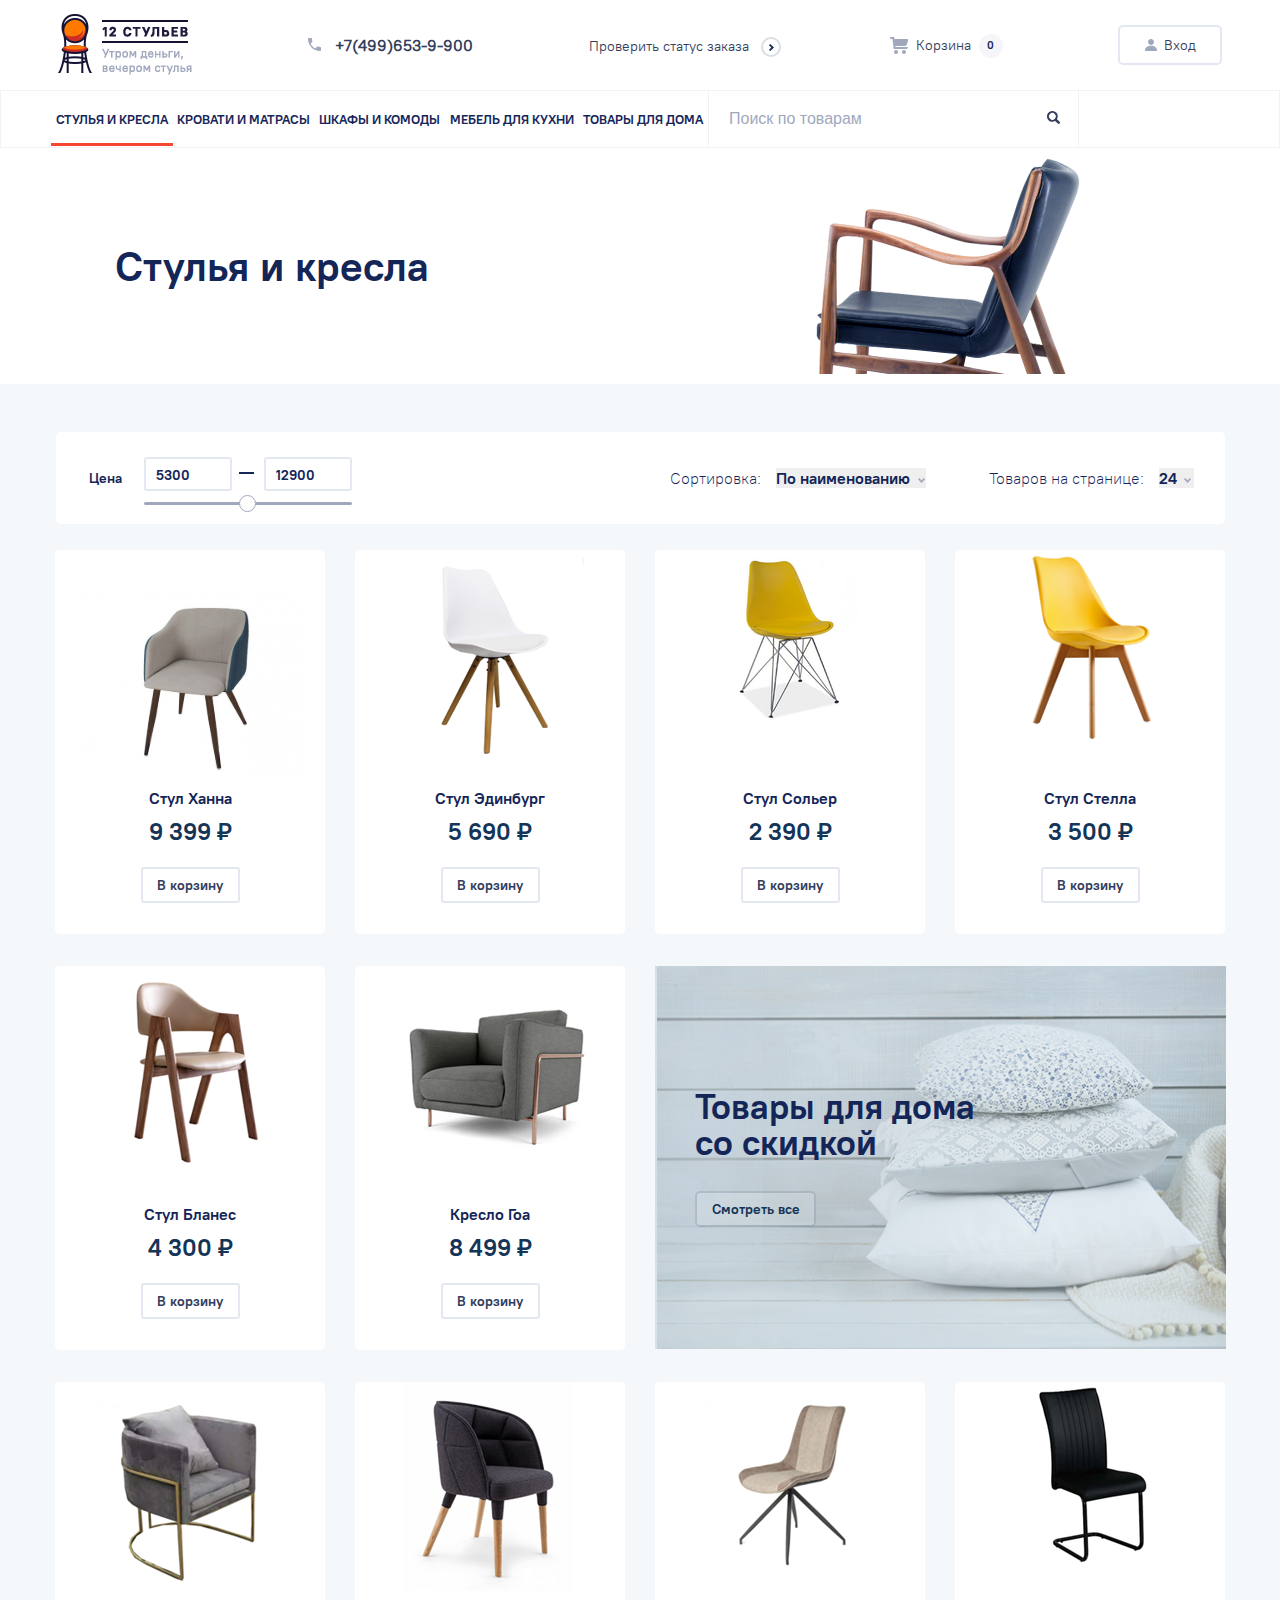
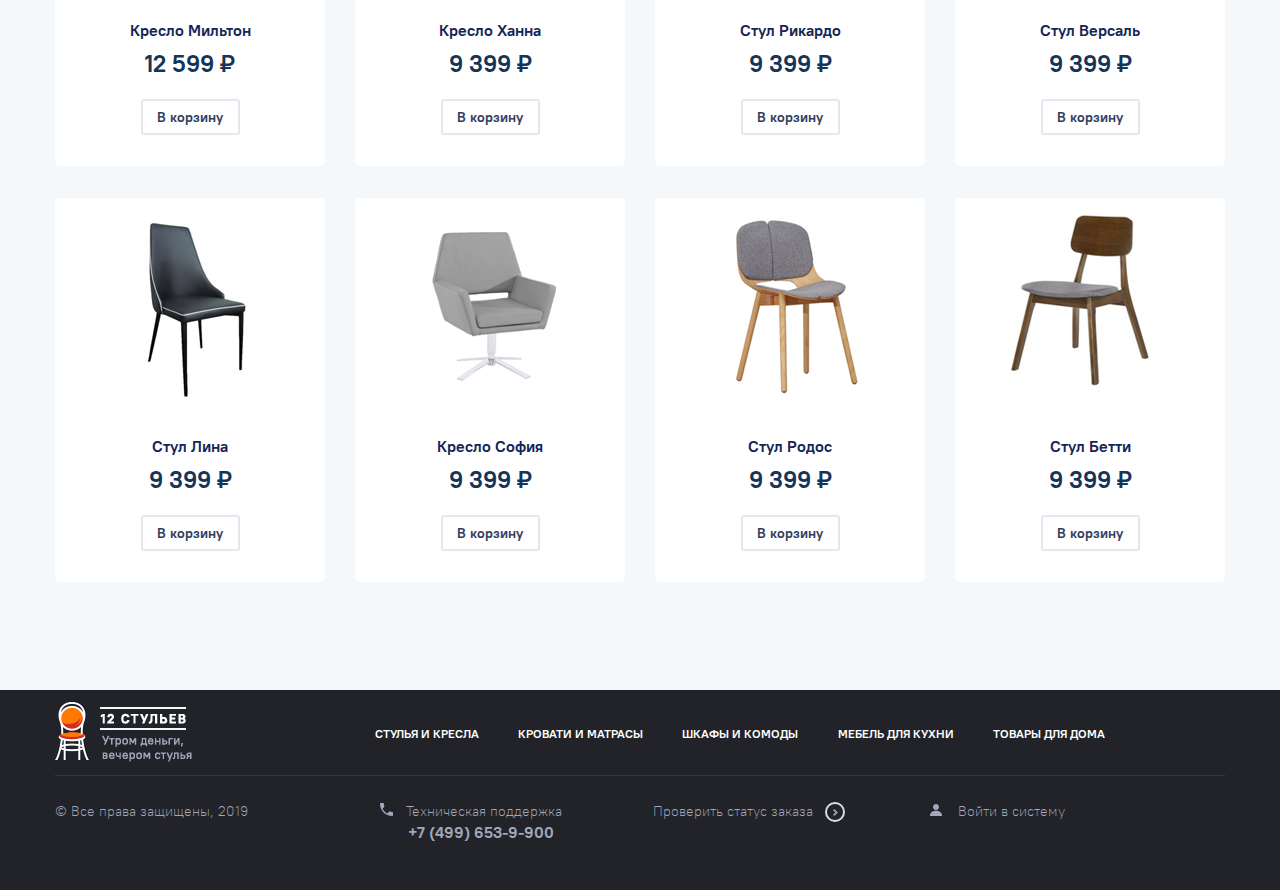
==== html/index.html @ ebdf74d6 "сверстаны карточки товаров, а также баннер со скидкой, пока без адаптива" ====
<!DOCTYPE html>
<html lang="ru">

<head>
    <meta charset="UTF-8">
    <meta name="viewport" content="width=device-width, initial-scale=1.0">
    <meta http-equiv="X-UA-Compatible" content="ie=edge">
    <link rel="stylesheet" href="../css/main.css">
    <title>Интернет магазин 12 стульев</title>
</head>

<body>
    <header class="header">
        <a class="logo-section" href="./index.html">
            <img class="logo-section__img" src="../img/companyLogo/logo_header.png" alt="Логотип">
        </a>
        <div class="contact-phone">
            <svg class="contact-phone__icon" xmlns="http://www.w3.org/2000/svg" width="13" height="13">
                <path fill-rule="evenodd" fill="#A1A8BD" d="M.722 0C.289 0 0 .289 0 .722 0 7.511 5.489 13 12.278 13c.433 0 .722-.289.722-.723V9.75c0-.434-.289-.722-.722-.722-.867 0-1.806-.145-2.601-.434-.288-.072-.505 0-.722.217L7.367 10.4C5.344 9.388 3.683 7.655 2.6 5.633l1.589-1.589c.216-.216.289-.506.216-.722-.289-.867-.433-1.733-.433-2.6C3.972.289 3.683 0 3.25 0"/>
            </svg>
            <a class="contact-phone__number" href="tel:+74996539900">
                +7(499)653-9-900
            </a>
        </div>
        <a href="#" class="check-order-status">
            <span class="check-order-status__text">
                Проверить статус заказа
            </span>
              <svg class="check-order-status__icon" xmlns="http://www.w3.org/2000/svg" width="5" height="7" fill-rule="evenodd" fill="#142558">
                <path d="M5.015 3.445L1.784.447 1.306.002.708.447l-.718.777 2.393 2.221L-.01 5.777l.718.667.598.555.478-.555 3.231-2.999z"/>
            </svg> 
        </a>

       <!--<a href="http://gmail@gmail.com" class="contact">
            <svg class="contact_img" xmlns="http://www.w3.org/2000/svg" viewBox="0 0 20 20" version="1.0" fit="" height="100%" width="100%" preserveAspectRatio="xMidYMid meet" style="pointer-events: none; display: inline-block;"><path d="M1.574 5.286l7.5 4.03c.252.134.578.198.906.198.328 0 .654-.064.906-.2l7.5-4.028c.49-.263.95-1.286.054-1.286H1.52c-.896 0-.434 1.023.054 1.286zm17.04 2.203c-.556.288-7.388 3.848-7.728 4.026s-.578.2-.906.2-.566-.022-.906-.2-7.133-3.74-7.688-4.028c-.39-.204-.386.035-.386.22V15c0 .42.566 1 1 1h16c.434 0 1-.58 1-1V7.708s.004-.423-.387-.22z"></path></svg>
            <span class="contact_txt">work.of.future@gmail.com</span>
        </a>--> 

        <a href="#" class="shopping-cart ">
            <svg class="shopping-cart__icon" xmlns="http://www.w3.org/2000/svg" fill-rule="evenodd" fill="#A1A8BD" width="18" height="17">
                <path d="M18 4.052L17 7.04c-.37.838-.895 1.992-2 1.992H5.36l.118.996H18l-1 1.991H4.352l-.644.075L2.522 2.061H.999A.997.997 0 0 1 0 1.066C0 .515.352.008.904.008l3.387-.014.254 2.15A1.2 1.2 0 0 1 5 2.061h12c1.105 0 1 .891 1 1.991zM6 13.015c1.105 0 2 .891 2 1.992a1.996 1.996 0 0 1-2 1.991c-1.105 0-2-.892-2-1.991 0-1.101.895-1.992 2-1.992zm8 0c1.105 0 2 .891 2 1.992a1.996 1.996 0 0 1-2 1.991c-1.105 0-2-.892-2-1.991 0-1.101.895-1.992 2-1.992z"/>
            </svg>
            <span class="shopping-cart__text">
                Корзина
            </span>
            <span class="shopping-cart__number-goods">
                0
            </span>
        </a>
        <a class="login-button" href="#">
            <svg class="login-button__icon" xmlns="http://www.w3.org/2000/svg" fill-rule="evenodd" fill="#A1A8BD" width="12" height="12">
                <path  d="M0 12v-.75c0-2.625 2.475-4.5 6-4.5s6 1.875 6 4.5V12H0zm6-6C4.35 6 3 4.65 3 3s1.35-3 3-3 3 1.35 3 3-1.35 3-3 3z"/>
            </svg>
            <span class="login-button__text">
                Вход
            </span>
        </a>   
    </header>
    <nav class="nav-bar">
        <ul class="nav__list">
            <li class="nav__item nav__item--active">
              <a href="#" class="nav__link">стулья и кресла</a>
            </li>
            <li class="nav__item">
              <a href="#" class="nav__link">кровати и матрасы</a>
            </li>
            <li class="nav__item">
              <a href="#" class="nav__link">шкафы и комоды</a>
            </li>
            <li class="nav__item">
              <a href="#" class="nav__link">мебель для кухни</a>
            </li>
            <li class="nav__item">
              <a href="#" class="nav__link">товары для дома</a>
            </li>
        </ul>
    
        <form class="search-form">
          <input type="text" placeholder="Поиск по товарам" class="search-form__input">
          <button class="button search-form__button">  
              <svg class="button__serch-icon search-form__input--focus" xmlns="http://www.w3.org/2000/svg" fill-rule="evenodd" fill="#343E5C" width="13" height="13">
                  <path  d="M12.614 12.61c-.501.5-1.313.5-1.813 0L8.158 9.966c-2.071 1.256-4.799 1.005-6.587-.784a5.383 5.383 0 0 1 0-7.614 5.381 5.381 0 0 1 7.614 0c1.788 1.789 2.04 4.516.786 6.586l2.643 2.645c.5.498.5 1.309 0 1.811zM7.735 3.017a3.335 3.335 0 0 0-4.714 0 3.335 3.335 0 0 0 0 4.714 3.331 3.331 0 0 0 4.714 0 3.335 3.335 0 0 0 0-4.714z"/>
              </svg>    
          </button>
        </form>
    </nav>
    <main class="main-content">
        <section class="logo-page">
            <h1 class="logo-page__text">Стулья и кресла</h1>
            <img src="../img/chairСatalog/section_logo.png" alt="Стулья и кресла" class="logo-page__img">
        </section>
        <div class="main-content__sort-section sort-section">
            
            <div class="sort-section__wrap-price section-price">
                <span class="section-price__text">Цена</span>
                <div class="section-price__wrap section-price-wrap">
                    <div class="section-price-wrap__input-wrap">
                        <input type="text" value="5300"class="input-price section-price__min-price">
                        <input type="text" value="12900" class="input-price section-price__max-price">
                    </div>
                    <input type="range" value="25000" min="0" max="50000" step="1" class="section-price__slider">  
                </div>
            </div>

            <div class="sort-section__wrap-main-sort">
                    <div class="sort-section__wrap-name-sort name-sort">
                    <span class="name-sort__text">
                            Сортировка:
                    </span>
                    <select class="name-sort__select">
                        <option class="name-sort__items" value="По наименованию">По наименованию</option>
                        <option class="name-sort__items" value="Дорогие сверху">Дорогие сверху</option>
                        <option class="name-sort__items" value="Дешевые сверху">Дешевые сверху</option>
                    </select>
                    
                    <svg class="name-sort__icon" xmlns="http://www.w3.org/2000/svg" width="5" height="7" fill-rule="evenodd" fill="#a1a8bd">
                        <path d="M5.015 3.445L1.784.447 1.306.002.708.447l-.718.777 2.393 2.221L-.01 5.777l.718.667.598.555.478-.555 3.231-2.999z"/>
                    </svg> 
                    
                </div>

                <div class="sort-section__wrap-number-of-goods number-of-goods">
                    <span class="number-of-goods__text">
                        Товаров на странице:   
                    </span>
                    <select class="number-of-goods__select">
                            <option value="24">24</option>
                            <option value="12">12</option>
                            <option value="6">6</option>
                            
                    </select>
                    <svg class="number-of-goods__icon" xmlns="http://www.w3.org/2000/svg" width="5" height="7" fill-rule="evenodd" fill="#a1a8bd">
                        <path d="M5.015 3.445L1.784.447 1.306.002.708.447l-.718.777 2.393 2.221L-.01 5.777l.718.667.598.555.478-.555 3.231-2.999z"/>
                    </svg> 
                </div>
            </div>
        </div>
        <div class="main-content__goods goods">
            <div class="goods__card card">
                    <a href="#" class="goods__link">
                        <img class="goods__img" src="../img/chairСatalog/1.png" alt="стул ханна">
                     </a> 
                    <span class="card__name">Стул Ханна</span>
                    <span class="card__price">9 399 ₽</span>
                    <button class="card__in-cart">В корзину</button>
            </div>

            <div class="goods__card card">
                    <a href="#" class="goods__link">
                        <img class="goods__img" src="../img/chairСatalog/2.png" alt="стул ханна">
                     </a> 
                    <span class="card__name">Стул Эдинбург</span>
                    <span class="card__price">5 690 ₽</span>
                    <button class="card__in-cart">В корзину</button>
            </div>

            <div class="goods__card card">
                    <a href="#" class="goods__link">
                        <img class="goods__img" src="../img/chairСatalog/3.png" alt="стул ханна">
                     </a> 
                    <span class="card__name">Стул Сольер</span>
                    <span class="card__price">2 390 ₽</span>
                    <button class="card__in-cart">В корзину</button>
            </div>

            <div class="goods__card card">
                    <a href="#" class="goods__link">
                        <img class="goods__img" src="../img/chairСatalog/4.png" alt="стул ханна">
                     </a> 
                    <span class="card__name">Стул Стелла</span>
                    <span class="card__price">3 500 ₽</span>
                    <button class="card__in-cart">В корзину</button>
            </div>

            <div class="goods__card card">
                    <a href="#" class="goods__link">
                        <img class="goods__img" src="../img/chairСatalog/5.png" alt="стул ханна">
                     </a> 
                    <span class="card__name">Стул Бланес</span>
                    <span class="card__price">4 300 ₽</span>
                    <button class="card__in-cart">В корзину</button>
            </div>

            <div class="goods__card card">
                    <a href="#" class="goods__link">
                        <img class="goods__img" src="../img/chairСatalog/6.png" alt="стул ханна">
                     </a> 
                    <span class="card__name">Кресло Гоа</span>
                    <span class="card__price">8 499 ₽</span>
                    <button class="card__in-cart">В корзину</button>
            </div>
            <div class="goods__discount-wrap discount">
                <h2 class="discount__text">
                    Товары для дома <br> со скидкой
                </h2>    
                <button class="discount__see-all">Смотреть все</button>
                
            </div>
            <div class="goods__card card">
                    <a href="#" class="goods__link">
                        <img class="goods__img" src="../img/chairСatalog/7.png" alt="стул ханна">
                     </a> 
                    <span class="card__name">Кресло Мильтон</span>
                    <span class="card__price">12 599 ₽</span>
                    <button class="card__in-cart">В корзину</button>
            </div>

            <div class="goods__card card">
                    <a href="#" class="goods__link">
                        <img class="goods__img" src="../img/chairСatalog/8.png" alt="стул ханна">
                     </a> 
                    <span class="card__name">Кресло Ханна</span>
                    <span class="card__price">9 399 ₽</span>
                    <button class="card__in-cart">В корзину</button>
            </div>

            <div class="goods__card card">
                    <a href="#" class="goods__link">
                        <img class="goods__img" src="../img/chairСatalog/9.png" alt="стул ханна">
                     </a> 
                    <span class="card__name">Стул Рикардо</span>
                    <span class="card__price">9 399 ₽</span>
                    <button class="card__in-cart">В корзину</button>
            </div>

            <div class="goods__card card">
                    <a href="#" class="goods__link">
                        <img class="goods__img" src="../img/chairСatalog/10.png" alt="стул ханна">
                     </a> 
                    <span class="card__name">Стул Версаль</span>
                    <span class="card__price">9 399 ₽</span>
                    <button class="card__in-cart">В корзину</button>
            </div>

            <div class="goods__card card">
                    <a href="#" class="goods__link">
                        <img class="goods__img" src="../img/chairСatalog/11.png" alt="стул ханна">
                     </a> 
                    <span class="card__name">Стул Лина</span>
                    <span class="card__price">9 399 ₽</span>
                    <button class="card__in-cart">В корзину</button>
            </div>

            <div class="goods__card card">
                    <a href="#" class="goods__link">
                        <img class="goods__img" src="../img/chairСatalog/12.png" alt="стул ханна">
                     </a> 
                    <span class="card__name">Кресло София</span>
                    <span class="card__price">9 399 ₽</span>
                    <button class="card__in-cart">В корзину</button>
            </div>

            <div class="goods__card card">
                    <a href="#" class="goods__link">
                        <img class="goods__img" src="../img/chairСatalog/13.png" alt="стул ханна">
                     </a> 
                    <span class="card__name">Стул Родос</span>
                    <span class="card__price">9 399 ₽</span>
                    <button class="card__in-cart">В корзину</button>
            </div>

            <div class="goods__card card">
                    <a href="#" class="goods__link">
                        <img class="goods__img" src="../img/chairСatalog/14.png" alt="стул ханна">
                     </a> 
                    <span class="card__name">Стул Бетти</span>
                    <span class="card__price">9 399 ₽</span>
                    <button class="card__in-cart">В корзину</button>
            </div>

        </div> 
        <div class="main-content__next-pages next-pages">

        </div>


    </main>
    
    <footer class="footer">
        <div class="footer__wrap-nav-and-logo">
            <a class="nav-bar__logo logo-section" href="./index.html">
                <img class="logo-section__img" src="../img/companyLogo/logo_footer.png" alt="Логотип">
            </a>
            <nav class="footer__nav-bar">
                <ul class="footer__nav-list">
                    <li class="footer__nav-item">
                        <a href="" class="footer__nav-link">стулья и кресла</a>
                    </li>
                    <li class="footer__nav-item">
                        <a href="" class="footer__nav-link">кровати и матрасы</a>
                    </li>
                    <li class="footer__nav-item">
                        <a href="" class="footer__nav-link"> шкафы и комоды</a>
                    </li>
                    <li class="footer__nav-item">
                        <a href="" class="footer__nav-link">мебель для кухни</a>
                    </li>
                    <li class="footer__nav-item">
                        <a href="" class="footer__nav-link">товары для дома</a>
                    </li>
                </ul>
            </nav>
        </div>

        <div class="footer__wrap-copyright copyright-block">
            <div class="copyright-block__copyright copyright">
                <span class="copyright__text">
                    © Все права защищены, 2019
                </span>
            </div>
            <div class="copyright-block__support support">
                <div class="support__wrap">
                    <svg class="support__icon" xmlns="http://www.w3.org/2000/svg" width="13" height="13">
                        <path fill-rule="evenodd" fill="#A1A8BD" d="M.722 0C.289 0 0 .289 0 .722 0 7.511 5.489 13 12.278 13c.433 0 .722-.289.722-.723V9.75c0-.434-.289-.722-.722-.722-.867 0-1.806-.145-2.601-.434-.288-.072-.505 0-.722.217L7.367 10.4C5.344 9.388 3.683 7.655 2.6 5.633l1.589-1.589c.216-.216.289-.506.216-.722-.289-.867-.433-1.733-.433-2.6C3.972.289 3.683 0 3.25 0"/>
                    </svg>
                    <span class="support__text">
                        Техническая поддержка
                    </span>
                    
                </div>
                <a href="tel: +74996539900" class="support__tel">
                    +7 (499) 653-9-900
                </a>
            </div>
            <div class="copyright-block__order-status order-status">
                <a href="#" class="order-status__link order-status--hover">
                        Проверить статус заказа
                      <svg class="order-status__icon order-status--hover" xmlns="http://www.w3.org/2000/svg" width="5" height="7" fill-rule="evenodd" fill="#9ca2b7">
                        <path d="M5.015 3.445L1.784.447 1.306.002.708.447l-.718.777 2.393 2.221L-.01 5.777l.718.667.598.555.478-.555 3.231-2.999z"/>
                    </svg> 
                </a>
            </div>
            <div class="copyright-block__login login">
                
                    <svg class="login__icon" xmlns="http://www.w3.org/2000/svg" fill-rule="evenodd" fill="#A1A8BD" width="12" height="12">
                        <path  d="M0 12v-.75c0-2.625 2.475-4.5 6-4.5s6 1.875 6 4.5V12H0zm6-6C4.35 6 3 4.65 3 3s1.35-3 3-3 3 1.35 3 3-1.35 3-3 3z"/>
                    </svg>
                    <a href="#" class="login__button-text">
                        Войти в систему       
                    </a>
            </div>  
        </div>
    </footer>
</body>

</html>

<!--
    телефон
<svg xmlns="http://www.w3.org/2000/svg" width="17.348" height="17.348">
  <path fill-rule="evenodd" fill="#A1A8BD" d="M.722 0C.289 0 0 .289 0 .722 0 7.511 5.489 13 12.278 13c.433 0 .722-.289.722-.723V9.75c0-.434-.289-.722-.722-.722-.867 0-1.806-.145-2.601-.434-.288-.072-.505 0-.722.217L7.367 10.4C5.344 9.388 3.683 7.655 2.6 5.633l1.589-1.589c.216-.216.289-.506.216-.722-.289-.867-.433-1.733-.433-2.6C3.972.289 3.683 0 3.25 0"/>
</svg>

стрелка вправо
<svg xmlns="http://www.w3.org/2000/svg" width="6.652" height="9.3354">
  <path fill-rule="evenodd" fill="#142558" d="M5.015 3.445L1.784.447 1.306.002.708.447l-.718.777 2.393 2.221L-.01 5.777l.718.667.598.555.478-.555 3.231-2.999z"/>
</svg>

стрелка влево 
<svg xmlns="http://www.w3.org/2000/svg" width="9.335" height="14.665"><path fill-rule="evenodd" fill="#3A405B" d="M2.534 5.015l3.168 3.158a1.078 1.078 0 0 1 0 1.529 1.088 1.088 0 0 1-1.534 0L.333 5.879a1.064 1.064 0 0 1-.299-.864 1.065 1.065 0 0 1 .299-.864L4.168.328a1.088 1.088 0 0 1 1.534 0 1.08 1.08 0 0 1 0 1.53L2.534 5.015z"/></svg>

корзина 
<svg xmlns="http://www.w3.org/2000/svg" width=".67cm" height=".6cm">
<path fill-rule="evenodd" fill="#A1A8BD" d="M18 4.052L17 7.04c-.37.838-.895 1.992-2 1.992H5.36l.118.996H18l-1 1.991H4.352l-.644.075L2.522 2.061H.999A.997.997 0 0 1 0 1.066C0 .515.352.008.904.008l3.387-.014.254 2.15A1.2 1.2 0 0 1 5 2.061h12c1.105 0 1 .891 1 1.991zM6 13.015c1.105 0 2 .891 2 1.992a1.996 1.996 0 0 1-2 1.991c-1.105 0-2-.892-2-1.991 0-1.101.895-1.992 2-1.992zm8 0c1.105 0 2 .891 2 1.992a1.996 1.996 0 0 1-2 1.991c-1.105 0-2-.892-2-1.991 0-1.101.895-1.992 2-1.992z"/>
</svg>

user 
<svg xmlns="http://www.w3.org/2000/svg" width="15.987" height="15.987">
<path fill-rule="evenodd" fill="#A1A8BD" d="M0 12v-.75c0-2.625 2.475-4.5 6-4.5s6 1.875 6 4.5V12H0zm6-6C4.35 6 3 4.65 3 3s1.35-3 3-3 3 1.35 3 3-1.35 3-3 3z"/>
</svg>

Доставка
<svg xmlns="http://www.w3.org/2000/svg" width="26.683" height="21.317"><path fill-rule="evenodd" opacity=".761" fill="#7E869F" d="M19 14h-2c0-1.656-1.344-3-3-3-.34 0-.661.069-.965.173-.011-.058-.035-.112-.035-.173V4a1 1 0 0 1 1-1h2c2.206 0 4 1.794 4 4v6a1 1 0 0 1-1 1zm-1-8h-3v2h3V6zm-2 8a2 2 0 1 1-4.001-.001A2 2 0 0 1 16 14zm-8 0a3.001 3.001 0 0 0-6 0H1a1 1 0 0 1-1-1V2C0 .896.897 0 2 0h8c1.103 0 2 .896 2 2v9.779c-.61.549-1 1.336-1 2.221H8zm-3-2a2 2 0 1 1-.001 4.001A2 2 0 0 1 5 12z"/></svg>

поиск 
<svg xmlns="http://www.w3.org/2000/svg" width="17.348" height="17.348"><path fill-rule="evenodd" fill="#343E5C" d="M12.614 12.61c-.501.5-1.313.5-1.813 0L8.158 9.966c-2.071 1.256-4.799 1.005-6.587-.784a5.383 5.383 0 0 1 0-7.614 5.381 5.381 0 0 1 7.614 0c1.788 1.789 2.04 4.516.786 6.586l2.643 2.645c.5.498.5 1.309 0 1.811zM7.735 3.017a3.335 3.335 0 0 0-4.714 0 3.335 3.335 0 0 0 0 4.714 3.331 3.331 0 0 0 4.714 0 3.335 3.335 0 0 0 0-4.714z"/></svg>
-->
---- css/main.css ----
@charset "UTF-8";
html, body, div, span, applet, object, iframe,
h1, h2, h3, h4, h5, h6, p, blockquote, pre,
a, abbr, acronym, address, big, cite, code,
del, dfn, em, img, ins, kbd, q, s, samp,
small, strike, strong, sub, sup, tt, var,
b, u, i, center,
dl, dt, dd, ol, ul, li,
fieldset, form, label, legend,
table, caption, tbody, tfoot, thead, tr, th, td,
article, aside, canvas, details, embed,
figure, figcaption, footer, header, hgroup,
menu, nav, output, ruby, section, summary,
time, mark, audio, video {
  margin: 0;
  padding: 0;
  border: 0;
  font-size: 100%;
  font: inherit;
  vertical-align: baseline;
}

article, aside, details, figcaption, figure,
footer, header, hgroup, menu, nav, section {
  display: block;
}

body {
  line-height: 1;
}

ol, ul {
  list-style: none;
}

blockquote, q {
  quotes: none;
}

blockquote:before, blockquote:after,
q:before, q:after {
  content: '';
  content: none;
}

table {
  border-collapse: collapse;
  border-spacing: 0;
}

input {
  margin: 0;
  padding: 0;
}

@font-face {
  font-family: 'PTRootUIWebBold';
  src: url("../../fonts/PT Root UI_Bold/PT Root UI_Bold.eot");
  src: url("../../fonts/PT Root UI_Bold/PT Root UI_Bold.eot?#iefix") format("embedded-opentype"), url("../../fonts/PT Root UI_Bold/PT Root UI_Bold.woff") format("woff"), url("../../fonts/PT Root UI_Bold/PT Root UI_Bold.ttf") format("truetype");
  font-weight: normal;
  font-style: normal;
}

@font-face {
  font-family: 'PTRootUIWebLight';
  src: url("../../fonts/PT Root UI_Light/PT Root UI_Light.eot");
  src: url("../../fonts/PT Root UI_Light/PT Root UI_Light.eot?#iefix") format("embedded-opentype"), url("../../fonts/PT Root UI_Light/PT Root UI_Light.woff2") format("woff2"), url("../../fonts/PT Root UI_Light/PT Root UI_Light.woff") format("woff"), url("../../fonts/PT Root UI_Light/PT Root UI_Light.ttf") format("truetype");
  font-weight: normal;
  font-style: normal;
}

@font-face {
  font-family: 'PTRootUIWebMedium';
  src: url("../../fonts/PT Root UI_Medium/PT Root UI_Medium.eot");
  src: url("../../fonts/PT Root UI_Medium/PT Root UI_Medium.eot?#iefix") format("embedded-opentype"), url("../../fonts/PT Root UI_Medium/PT Root UI_Medium.woff2") format("woff2"), url("../../fonts/PT Root UI_Medium/PT Root UI_Medium.woff") format("woff"), url("../../fonts/PT Root UI_Medium/PT Root UI_Medium.ttf") format("truetype");
  font-weight: normal;
  font-style: normal;
}

@font-face {
  font-family: 'PTRootUIWebRegular';
  src: url("../../fonts/PT Root UI_Regular/PT Root UI_Regular.eot");
  src: url("../../fonts/PT Root UI_Regular/PT Root UI_Regular.eot?#iefix") format("embedded-opentype"), url("../../fonts/PT Root UI_Regular/PT Root UI_Regular.woff") format("woff"), url("../../fonts/PT Root UI_Regular/PT Root UI_Regular.ttf") format("truetype");
  font-weight: normal;
  font-style: normal;
}

a {
  text-decoration: none;
}

html, body {
  font-family: 'PTRootUIWebLight', sans-serif;
  background-color: #f5f8fa;
  display: -webkit-box;
  display: -ms-flexbox;
  display: flex;
  min-height: 100vh;
  -webkit-box-orient: vertical;
  -webkit-box-direction: normal;
      -ms-flex-direction: column;
          flex-direction: column;
  margin: 0;
  padding: 0;
}

main {
  -webkit-box-flex: 1;
      -ms-flex: 1;
          flex: 1;
}

header {
  font-family: 'PTRootUIWebRegular', sans-serif;
}

nav {
  font-family: 'PTRootUIWebBold', sans-serif;
}

/**
 * Basic typography style for copy text
 */
.header {
  height: 90px;
  max-width: 1400px;
  display: -webkit-box;
  display: -ms-flexbox;
  display: flex;
  -ms-flex-pack: distribute;
      justify-content: space-around;
  -webkit-box-align: center;
      -ms-flex-align: center;
          align-items: center;
  background-color: #ffffff;
}

.contact-phone__number {
  color: #343e5c;
  font-size: 16px;
  font-weight: 700;
  text-transform: uppercase;
}

.contact-phone__icon {
  margin-right: 10px;
}

.check-order-status {
  position: relative;
}

.check-order-status__text {
  color: #343e5c;
  font-size: 14px;
  margin-right: 16px;
}

.check-order-status::before {
  content: "";
  position: absolute;
  height: 16px;
  width: 16px;
  right: -7px;
  border: 2px solid #dadee2;
  border-radius: 50%;
}

.shopping-cart {
  display: -webkit-box;
  display: -ms-flexbox;
  display: flex;
}

.shopping-cart__text {
  margin: auto 8px;
  color: #343e5c;
  font-size: 14px;
}

.shopping-cart__number-goods {
  font-family: 'PTRootUIWebBold', sans-serif;
  font-size: 11px;
  color: #142558;
  margin: auto 8px;
  position: relative;
  z-index: 1;
}

.shopping-cart__number-goods::before {
  content: "";
  height: 24px;
  width: 24px;
  top: -6px;
  right: -9px;
  position: absolute;
  background-color: #f6f6fa;
  border-radius: 50%;
  z-index: -1;
}

.login-button {
  width: 100px;
  height: 36px;
  border-radius: 5px;
  border: 2px solid #e3e8f0;
  display: -webkit-box;
  display: -ms-flexbox;
  display: flex;
  -webkit-box-align: center;
      -ms-flex-align: center;
          align-items: center;
  -webkit-box-pack: center;
      -ms-flex-pack: center;
          justify-content: center;
}

.login-button__icon {
  margin-right: 7px;
}

.login-button__text {
  color: #343e5c;
  font-size: 14px;
}

.footer {
  width: 100%;
  height: 200px;
  background-color: #222328;
  display: -webkit-box;
  display: -ms-flexbox;
  display: flex;
  -webkit-box-orient: vertical;
  -webkit-box-direction: normal;
      -ms-flex-direction: column;
          flex-direction: column;
  -webkit-box-align: center;
      -ms-flex-align: center;
          align-items: center;
}

.footer__wrap-nav-and-logo {
  display: -webkit-box;
  display: -ms-flexbox;
  display: flex;
  -webkit-box-pack: justify;
      -ms-flex-pack: justify;
          justify-content: space-between;
  -webkit-box-align: center;
      -ms-flex-align: center;
          align-items: center;
  width: 1170px;
  height: 96px;
  border-bottom: 1px solid #38393e;
}

.footer__nav-bar {
  width: 970px;
  display: -webkit-box;
  display: -ms-flexbox;
  display: flex;
  -ms-flex-pack: distribute;
      justify-content: space-around;
}

.footer__nav-list {
  display: -webkit-box;
  display: -ms-flexbox;
  display: flex;
  -ms-flex-pack: distribute;
      justify-content: space-around;
  -webkit-box-align: center;
      -ms-flex-align: center;
          align-items: center;
  width: 770px;
}

.footer__nav-link {
  color: #ffffff;
  font-family: 'PTRootUIWebBold', sans-serif;
  font-size: 12px;
  text-transform: uppercase;
}

.footer__nav-link:hover {
  color: #f54732;
  -webkit-transition: 0.3s;
  transition: 0.3s;
}

.footer__wrap-copyright {
  display: -webkit-box;
  display: -ms-flexbox;
  display: flex;
  -webkit-box-pack: justify;
      -ms-flex-pack: justify;
          justify-content: space-between;
  margin-top: 26px;
  width: 1170px;
  height: 100px;
}

.copyright__text {
  color: #a1a8bd;
  font-size: 14px;
}

.support {
  display: -webkit-box;
  display: -ms-flexbox;
  display: flex;
  -webkit-box-orient: vertical;
  -webkit-box-direction: normal;
      -ms-flex-direction: column;
          flex-direction: column;
  -webkit-box-align: center;
      -ms-flex-align: center;
          align-items: center;
  margin-left: 40px;
}

.support__wrap {
  margin-bottom: 6px;
}

.support__text {
  margin-left: 9px;
  color: #a1a8bd;
  font-size: 14px;
}

.support__tel {
  font-family: 'PTRootUIWebBold', sans-serif;
  color: #a1a8bd;
  text-align: center;
  font-size: 16px;
  text-transform: uppercase;
  margin-left: 20px;
}

.login {
  margin-right: 160px;
}

.login__button-text {
  color: #a1a8bd;
  font-size: 14px;
  margin-left: 12px;
}

.login__button-text:hover {
  color: #f54732;
  -webkit-transition: 0.3s;
  transition: 0.3s;
}

.order-status {
  position: relative;
}

.order-status__link {
  color: #a1a8bd;
  font-size: 14px;
}

.order-status__link::before {
  content: "";
  position: absolute;
  height: 16px;
  width: 16px;
  right: -7px;
  border: 2px solid #dadee2;
  border-radius: 50%;
}

.order-status__icon {
  margin-left: 16px;
}

.order-status--hover:hover {
  color: #f54732;
  fill: #f54732;
  -webkit-transition: 0.3s;
  transition: 0.3s;
}

.nav-bar {
  display: -webkit-box;
  display: -ms-flexbox;
  display: flex;
  -ms-flex-pack: distribute;
      justify-content: space-around;
  -webkit-box-align: center;
      -ms-flex-align: center;
          align-items: center;
  height: 56px;
  max-width: 1400px;
  background-color: #ffffff;
  border: 1px solid #f0f2f7;
}

.nav__list {
  margin-left: 50px;
  display: -webkit-box;
  display: -ms-flexbox;
  display: flex;
  -ms-flex-pack: distribute;
      justify-content: space-around;
  -webkit-box-align: center;
      -ms-flex-align: center;
          align-items: center;
  width: 915px;
  height: 100%;
  border-right: 1px solid #f0f2f7;
}

.nav__item {
  display: -webkit-box;
  display: -ms-flexbox;
  display: flex;
  -ms-flex-pack: distribute;
      justify-content: space-around;
}

.nav__item--active::before {
  content: "";
  position: absolute;
  margin-top: 30px;
  width: 122px;
  height: 3px;
  background-color: #f54732;
}

.nav__link {
  color: #142558;
  font-size: 13px;
  text-transform: uppercase;
}

.nav__link:hover {
  color: #f54732;
  -webkit-transition: 0.3s;
  transition: 0.3s;
}

.search-form {
  display: -webkit-box;
  display: -ms-flexbox;
  display: flex;
  -webkit-box-align: center;
      -ms-flex-align: center;
          align-items: center;
  margin-left: 20px;
}

.search-form__input {
  border: none;
  font-size: 16px;
  height: 56px;
  width: 300px;
  color: #142558;
}

.search-form__input:focus {
  outline: none;
  /* .search-form__inpute--focus{
            fill:red;
        }*/
}

.search-form__input::-webkit-input-placeholder {
  color: #a1a8bd;
}

.search-form__input:-ms-input-placeholder {
  color: #a1a8bd;
}

.search-form__input::-ms-input-placeholder {
  color: #a1a8bd;
}

.search-form__input::placeholder {
  color: #a1a8bd;
}

.search-form__button {
  background-color: #fff;
  border: none;
  border-right: 1px solid #f0f2f7;
  height: 56px;
  width: 50px;
  margin-right: 200px;
}

.search-form__button:focus {
  outline: none;
  background-color: #e3e8f0;
}

.main-content {
  display: -webkit-box;
  display: -ms-flexbox;
  display: flex;
  -webkit-box-orient: vertical;
  -webkit-box-direction: normal;
      -ms-flex-direction: column;
          flex-direction: column;
  -webkit-box-align: center;
      -ms-flex-align: center;
          align-items: center;
}

.main-content__sort-section {
  margin-top: 48px;
  display: -webkit-box;
  display: -ms-flexbox;
  display: flex;
  -webkit-box-pack: justify;
      -ms-flex-pack: justify;
          justify-content: space-between;
}

.main-content__goods {
  display: -webkit-box;
  display: -ms-flexbox;
  display: flex;
  margin: 26px 0 76px 0;
}

.main-content__next-pages {
  display: -webkit-box;
  display: -ms-flexbox;
  display: flex;
}

.logo-page {
  width: 100%;
  height: 236px;
  display: -webkit-box;
  display: -ms-flexbox;
  display: flex;
  -webkit-box-pack: justify;
      -ms-flex-pack: justify;
          justify-content: space-between;
  -webkit-box-align: center;
      -ms-flex-align: center;
          align-items: center;
  background-color: #ffffff;
}

.logo-page__text {
  margin-left: 115px;
  font-family: 'PTRootUIWebBold', sans-serif;
  color: #142558;
  font-size: 42px;
}

.logo-page__img {
  margin-right: 200px;
}

.sort-section {
  width: 1169px;
  height: 92px;
  border-radius: 5px;
  background-color: #ffffff;
  display: -webkit-box;
  display: -ms-flexbox;
  display: flex;
  -webkit-box-align: center;
      -ms-flex-align: center;
          align-items: center;
}

.sort-section__wrap-main-sort {
  display: -webkit-box;
  display: -ms-flexbox;
  display: flex;
  margin-right: 31px;
}

.sort-section__wrap-name-sort {
  margin-right: 63px;
}

.input-price {
  width: 64px;
  height: 6px;
  border-radius: 3px;
  border: 2px solid #e3e8f0;
  background-color: #ffffff;
  font-family: 'PTRootUIWebBold', sans-serif;
  color: #142558;
  font-size: 14px;
  padding: 13px 10px 11px 10px;
}

.input-price:focus {
  outline: none;
}

.section-price {
  display: -webkit-box;
  display: -ms-flexbox;
  display: flex;
}

.section-price__text {
  font-family: 'PTRootUIWebBold', sans-serif;
  color: #142558;
  font-size: 14px;
  margin: 39px 22px 40px 33px;
}

.section-price__wrap {
  height: 58px;
  display: -webkit-box;
  display: -ms-flexbox;
  display: flex;
  -webkit-box-orient: vertical;
  -webkit-box-direction: normal;
      -ms-flex-direction: column;
          flex-direction: column;
  margin-top: 25px;
}

.section-price__min-price {
  margin-right: 28px;
}

.section-price__slider {
  -webkit-appearance: none;
     -moz-appearance: none;
          appearance: none;
  margin-top: 11px;
  width: 100%;
  height: 3px;
  border-radius: 2px;
  background-color: #a1a8bd;
}

.section-price__slider::-webkit-slider-thumb {
  -webkit-appearance: none;
          appearance: none;
  width: 17px;
  height: 17px;
  border: 1px solid #a1a8bd;
  background-color: #ffffff;
  border-radius: 50%;
  cursor: pointer;
}

.section-price__slider::-ms-track {
  appearance: none;
  margin-top: 11px;
  width: 100%;
  height: 3px;
  border-radius: 2px;
  background-color: #a1a8bd;
}

.section-price__slider::-ms-thumb {
  appearance: none;
  width: 17px;
  height: 17px;
  border: 1px solid #a1a8bd;
  background-color: #ffffff;
  border-radius: 50%;
  cursor: pointer;
}

.section-price__slider::-moz-range-track {
  -moz-appearance: none;
       appearance: none;
  margin-top: 11px;
  width: 100%;
  height: 3px;
  border-radius: 2px;
  background-color: #a1a8bd;
}

.section-price__slider::-moz-range-thumb {
  -moz-appearance: none;
       appearance: none;
  width: 17px;
  height: 17px;
  border: 1px solid #a1a8bd;
  background-color: #ffffff;
  border-radius: 50%;
  cursor: pointer;
}

.section-price__slider:focus {
  outline: none;
}

.section-price-wrap {
  position: relative;
}

.section-price-wrap__input-wrap::before {
  position: absolute;
  content: "";
  width: 15px;
  height: 2px;
  background-color: #142558;
  left: 95px;
  top: 15px;
}

.name-sort {
  position: relative;
}

.name-sort__text {
  color: #142558;
  font-size: 16px;
}

.name-sort__select {
  margin-left: 11px;
  font-family: 'PTRootUIWebBold', sans-serif;
  color: #142558;
  font-size: 16px;
  -webkit-appearance: none;
     -moz-appearance: none;
          appearance: none;
  border: none;
  z-index: -1;
  width: 150px;
  cursor: pointer;
}

.name-sort__select:focus {
  outline: none;
}

.name-sort__icon {
  position: absolute;
  border: 8px solid transparent;
  border-bottom: 0;
  right: -10px;
  top: 5px;
  -webkit-transform: rotate(90deg);
          transform: rotate(90deg);
}

.number-of-goods {
  position: relative;
}

.number-of-goods__text {
  color: #142558;
  font-size: 16px;
}

.number-of-goods__select {
  margin-left: 11px;
  font-family: 'PTRootUIWebBold', sans-serif;
  color: #142558;
  font-size: 16px;
  -webkit-appearance: none;
     -moz-appearance: none;
          appearance: none;
  border: none;
  z-index: -1;
  width: 35px;
  cursor: pointer;
}

.number-of-goods__select:focus {
  outline: none;
}

.number-of-goods__icon {
  position: absolute;
  border: 8px solid transparent;
  border-bottom: 0;
  right: -8px;
  top: 5px;
  -webkit-transform: rotate(90deg);
          transform: rotate(90deg);
}

.goods {
  width: 1200px;
  display: -webkit-box;
  display: -ms-flexbox;
  display: flex;
  -ms-flex-wrap: wrap;
      flex-wrap: wrap;
}

.goods__card {
  width: 270px;
  height: 384px;
  border-radius: 5px;
  background-color: #ffffff;
}

.goods__card:hover {
  -webkit-transition: 0.3s;
  transition: 0.3s;
  -webkit-box-shadow: 0 9px 21px rgba(168, 172, 185, 0.44);
          box-shadow: 0 9px 21px rgba(168, 172, 185, 0.44);
}

.goods__link {
  height: 240px;
}

.goods__discount-wrap {
  margin-left: 15px;
  display: -webkit-box;
  display: -ms-flexbox;
  display: flex;
  -webkit-box-orient: vertical;
  -webkit-box-direction: normal;
      -ms-flex-direction: column;
          flex-direction: column;
  -webkit-box-pack: center;
      -ms-flex-pack: center;
          justify-content: center;
}

.card {
  display: -webkit-box;
  display: -ms-flexbox;
  display: flex;
  -webkit-box-orient: vertical;
  -webkit-box-direction: normal;
      -ms-flex-direction: column;
          flex-direction: column;
  -webkit-box-align: center;
      -ms-flex-align: center;
          align-items: center;
  margin: 0 15px 32px 15px;
}

.card__name {
  color: #142558;
  font-size: 16px;
  font-family: 'PTRootUIWebBold', sans-serif;
}

.card__price {
  font-family: 'PTRootUIWebBold', sans-serif;
  color: #143458;
  font-size: 24px;
  margin-top: 13px;
}

.card__in-cart {
  width: 99px;
  height: 36px;
  border-radius: 3px;
  border: 2px solid #e3e8f0;
  background-color: #fff;
  margin-top: 24px;
  color: #343e5c;
  font-family: 'PTRootUIWebBold', sans-serif;
  font-size: 14px;
}

.card__in-cart:hover {
  border-color: #f24841;
  color: #f24841;
  -webkit-transition: 0.3s;
  transition: 0.3s;
  cursor: pointer;
}

.card__in-cart:active {
  border-color: #db2d25;
  color: #db2d25;
}

.card__in-cart:focus {
  outline: none;
}

.discount {
  width: 571px;
  height: 383px;
  background-image: url(../../img/chairСatalog/discount.png);
  background-repeat: no-repeat;
  -webkit-box-shadow: inset 125px -2px 300px 86px #c9d6e0;
  box-shadow: inset 125px -2px 300px 86px #c9d6e0;
}

.discount__text {
  font-family: 'PTRootUIWebBold', sans-serif;
  color: #142558;
  font-size: 36px;
  margin-bottom: 31px;
  margin-left: 40px;
}

.discount__see-all {
  width: 121px;
  height: 36px;
  border-radius: 5px;
  border: 2px solid rgba(20, 52, 88, 0.16);
  background-color: rgba(255, 255, 255, 0.16);
  margin-left: 40px;
  font-family: 'PTRootUIWebBold', sans-serif;
  color: #143458;
  font-size: 14px;
}

.discount__see-all:hover {
  border-color: #f2474170;
  color: #f24741d7;
  -webkit-transition: 0.3s;
  transition: 0.3s;
  cursor: pointer;
}

.discount__see-all:active {
  border-color: #db2d2570;
  color: #db2e25d7;
}

.discount__see-all:focus {
  outline: none;
}
/*# sourceMappingURL=main.css.map */
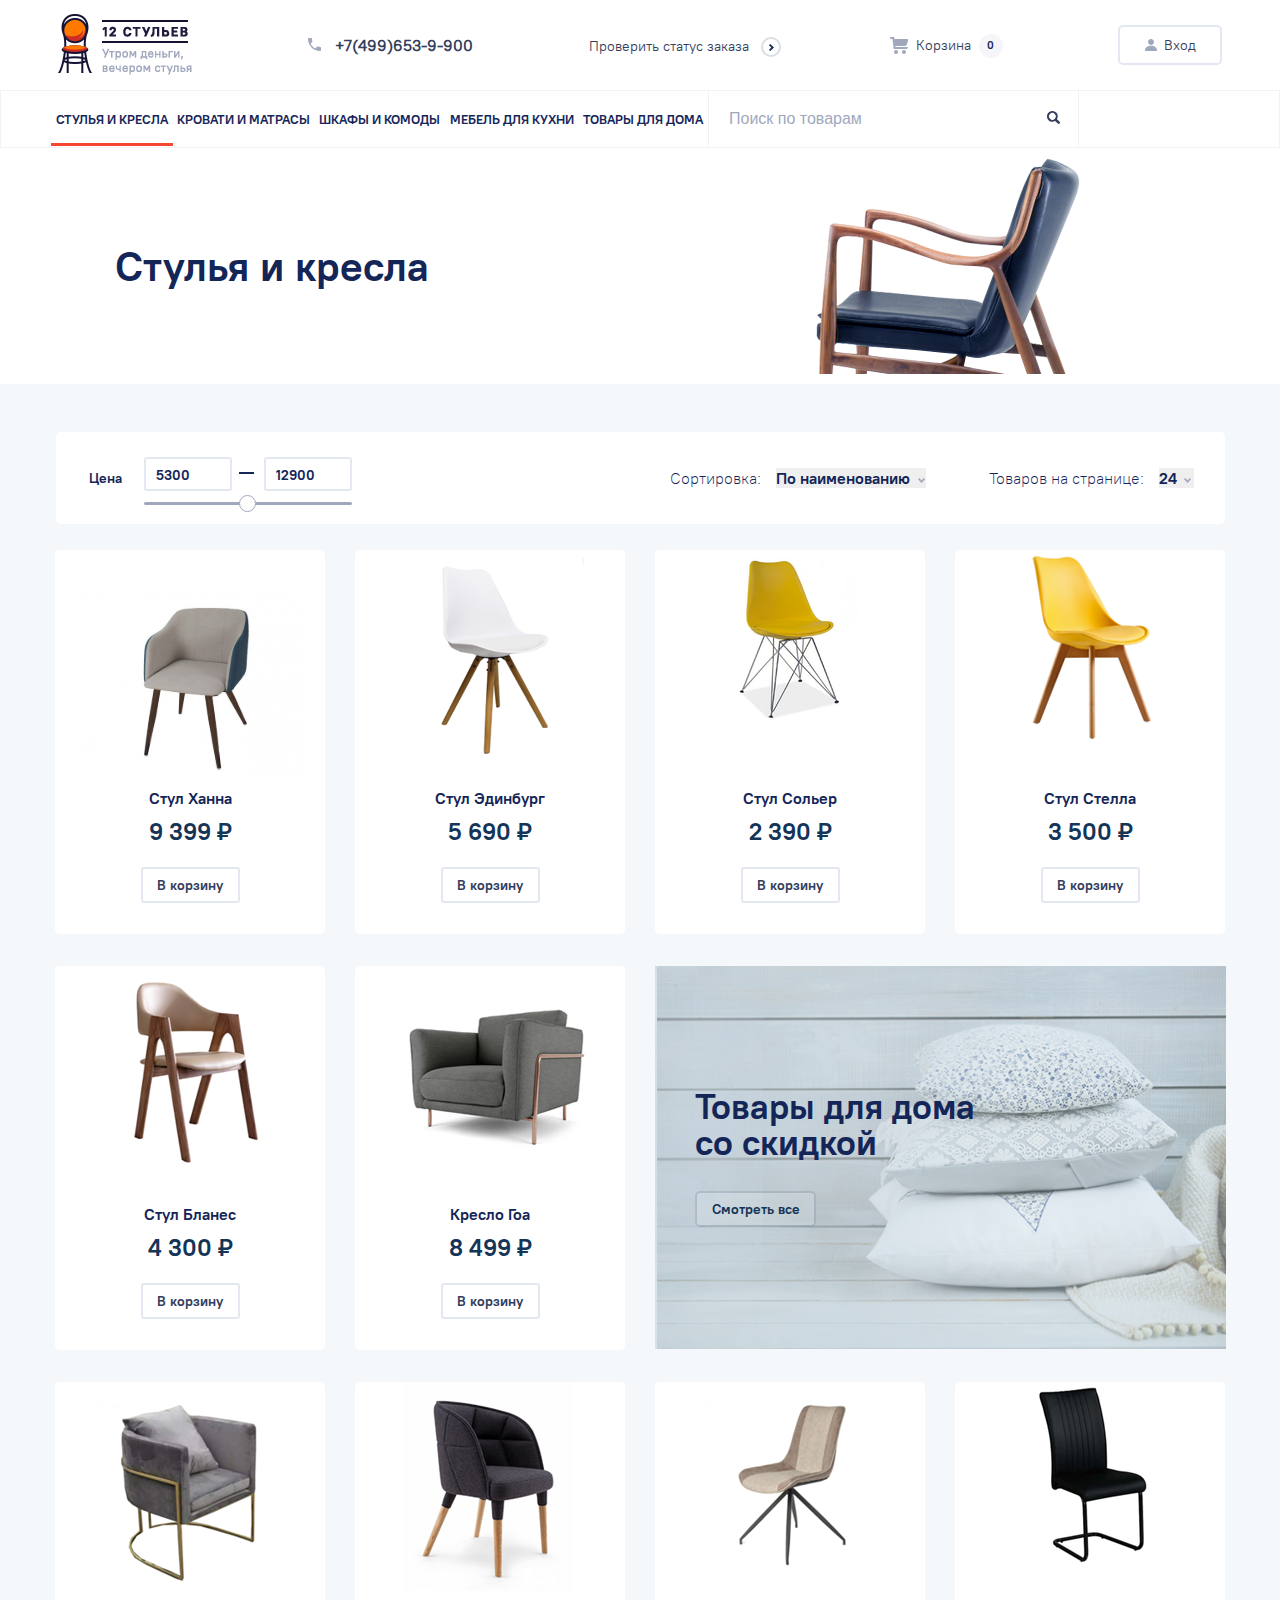
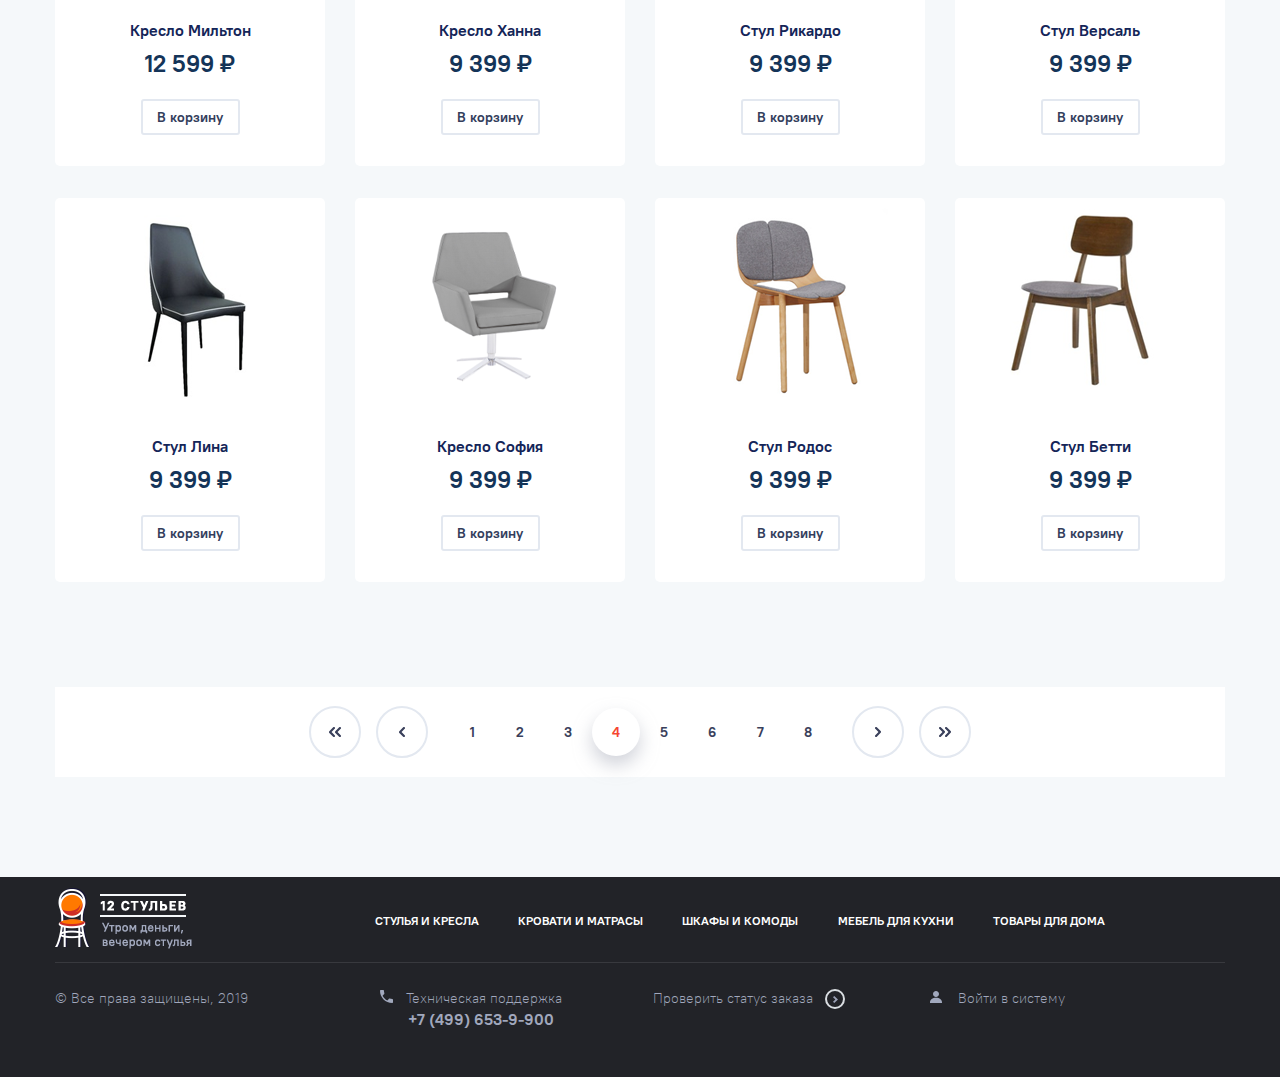
==== commit 31a0e972: "сверстан блок для перехода на следующую страницу, пока без адаптива" ====
--- a/html/index.html
+++ b/html/index.html
@@ -270,6 +270,90 @@
 
         </div> 
         <div class="main-content__next-pages next-pages">
+            <div class="next-pages__to-the-begining arrow">
+                    <svg xmlns="http://www.w3.org/2000/svg" xmlns:xlink="http://www.w3.org/1999/xlink" width="6" height="10">
+                        <defs>
+                            <path id="a" d="M379.702 2292.858l-3.168 3.157 3.168 3.158a1.079 1.079 0 0 1 0 1.53 1.088 1.088 0 0 1-1.534 0l-3.835-3.824a1.076 1.076 0 0 1-.313-.864 1.077 1.077 0 0 1 .313-.864l3.835-3.823a1.087 1.087 0 0 1 1.534 0 1.079 1.079 0 0 1 0 1.53z"/>
+                        </defs>
+                        <use fill="#3a405b" xlink:href="#a" transform="translate(-374 -2291)"/>
+                    </svg>
+                    <svg xmlns="http://www.w3.org/2000/svg" xmlns:xlink="http://www.w3.org/1999/xlink" width="6" height="10">
+                        <defs>
+                            <path id="a" d="M379.702 2292.858l-3.168 3.157 3.168 3.158a1.079 1.079 0 0 1 0 1.53 1.088 1.088 0 0 1-1.534 0l-3.835-3.824a1.076 1.076 0 0 1-.313-.864 1.077 1.077 0 0 1 .313-.864l3.835-3.823a1.087 1.087 0 0 1 1.534 0 1.079 1.079 0 0 1 0 1.53z"/>
+                        </defs>
+                        <use fill="#3a405b" xlink:href="#a" transform="translate(-374 -2291)"/>
+                    </svg>
+            </div>
+            <div class="next-pages__back arrow">
+                    <svg xmlns="http://www.w3.org/2000/svg" xmlns:xlink="http://www.w3.org/1999/xlink" width="6" height="10">
+                        <defs>
+                            <path id="a" d="M379.702 2292.858l-3.168 3.157 3.168 3.158a1.079 1.079 0 0 1 0 1.53 1.088 1.088 0 0 1-1.534 0l-3.835-3.824a1.076 1.076 0 0 1-.313-.864 1.077 1.077 0 0 1 .313-.864l3.835-3.823a1.087 1.087 0 0 1 1.534 0 1.079 1.079 0 0 1 0 1.53z"/>
+                        </defs>
+                        <use fill="#3a405b" xlink:href="#a" transform="translate(-374 -2291)"/>
+                    </svg>
+            </div>
+            <div class="next-pages__page-number ">
+                <span class="next-pages__number ">
+                1
+                </span>
+            </div>
+            <div class="next-pages__page-number">
+                <span class="next-pages__number">
+                2
+                </span>
+            </div>
+            <div class="next-pages__page-number">
+                <span class="next-pages__number">
+                3
+                </span>
+            </div>
+            <div class="next-pages__page-number next-pages--active">
+                <span class="next-pages__number">
+                4
+                </span>
+            </div>
+            <div class="next-pages__page-number">
+                <span class="next-pages__number">
+                5
+                </span>
+            </div>
+            <div class="next-pages__page-number">
+                <span class="next-pages__number">
+                6
+                </span>
+            </div>
+            <div class="next-pages__page-number">
+                <span class="next-pages__number">
+                7
+                </span>
+            </div>
+            <div class="next-pages__page-number">
+                <span class="next-pages__number">
+                8
+                </span>
+            </div>
+            <div class="next-pages__forward arrow">
+                    <svg class="arrow__modif" xmlns="http://www.w3.org/2000/svg" xmlns:xlink="http://www.w3.org/1999/xlink" width="6" height="10">
+                        <defs>
+                            <path id="a" d="M379.702 2292.858l-3.168 3.157 3.168 3.158a1.079 1.079 0 0 1 0 1.53 1.088 1.088 0 0 1-1.534 0l-3.835-3.824a1.076 1.076 0 0 1-.313-.864 1.077 1.077 0 0 1 .313-.864l3.835-3.823a1.087 1.087 0 0 1 1.534 0 1.079 1.079 0 0 1 0 1.53z"/>
+                        </defs>
+                        <use fill="#3a405b" xlink:href="#a" transform="translate(-374 -2291)"/>
+                    </svg>
+            </div>
+            <div class="next-pages__in-end arrow">
+                    <svg class="arrow__modif" xmlns="http://www.w3.org/2000/svg" xmlns:xlink="http://www.w3.org/1999/xlink" width="6" height="10">
+                        <defs>
+                            <path id="a" d="M379.702 2292.858l-3.168 3.157 3.168 3.158a1.079 1.079 0 0 1 0 1.53 1.088 1.088 0 0 1-1.534 0l-3.835-3.824a1.076 1.076 0 0 1-.313-.864 1.077 1.077 0 0 1 .313-.864l3.835-3.823a1.087 1.087 0 0 1 1.534 0 1.079 1.079 0 0 1 0 1.53z"/>
+                        </defs>
+                        <use fill="#3a405b" xlink:href="#a" transform="translate(-374 -2291)"/>
+                    </svg>
+                    <svg class="arrow__modif" xmlns="http://www.w3.org/2000/svg" xmlns:xlink="http://www.w3.org/1999/xlink" width="6" height="10">
+                        <defs>
+                            <path id="a" d="M379.702 2292.858l-3.168 3.157 3.168 3.158a1.079 1.079 0 0 1 0 1.53 1.088 1.088 0 0 1-1.534 0l-3.835-3.824a1.076 1.076 0 0 1-.313-.864 1.077 1.077 0 0 1 .313-.864l3.835-3.823a1.087 1.087 0 0 1 1.534 0 1.079 1.079 0 0 1 0 1.53z"/>
+                        </defs>
+                        <use fill="#3a405b" xlink:href="#a" transform="translate(-374 -2291)"/>
+                    </svg>
+            </div>
 
         </div>
 
@@ -323,9 +407,9 @@
                 </a>
             </div>
             <div class="copyright-block__order-status order-status">
-                <a href="#" class="order-status__link order-status--hover">
+                <a href="#" class="order-status__link">
                         Проверить статус заказа
-                      <svg class="order-status__icon order-status--hover" xmlns="http://www.w3.org/2000/svg" width="5" height="7" fill-rule="evenodd" fill="#9ca2b7">
+                    <svg class="order-status__icon" xmlns="http://www.w3.org/2000/svg" width="5" height="7" fill-rule="evenodd" fill="#9ca2b7">
                         <path d="M5.015 3.445L1.784.447 1.306.002.708.447l-.718.777 2.393 2.221L-.01 5.777l.718.667.598.555.478-.555 3.231-2.999z"/>
                     </svg> 
                 </a>
--- a/css/main.css
+++ b/css/main.css
@@ -374,15 +374,20 @@
   border-radius: 50%;
 }
 
+.order-status__link:hover {
+  -webkit-transition: 0.3s;
+  transition: 0.3s;
+  color: #f54732;
+}
+
+.order-status__link:hover > svg {
+  -webkit-transition: 0.3s;
+  transition: 0.3s;
+  fill: #f54732;
+}
+
 .order-status__icon {
   margin-left: 16px;
-}
-
-.order-status--hover:hover {
-  color: #f54732;
-  fill: #f54732;
-  -webkit-transition: 0.3s;
-  transition: 0.3s;
 }
 
 .nav-bar {
@@ -526,13 +531,20 @@
   display: -webkit-box;
   display: -ms-flexbox;
   display: flex;
-  margin: 26px 0 76px 0;
+  margin: 26px 0 73px 0;
 }
 
 .main-content__next-pages {
   display: -webkit-box;
   display: -ms-flexbox;
   display: flex;
+  margin: 0 0 100px 0;
+  -webkit-box-align: center;
+      -ms-flex-align: center;
+          align-items: center;
+  -webkit-box-pack: center;
+      -ms-flex-pack: center;
+          justify-content: center;
 }
 
 .logo-page {
@@ -887,7 +899,7 @@
   background-image: url(../../img/chairСatalog/discount.png);
   background-repeat: no-repeat;
   -webkit-box-shadow: inset 125px -2px 300px 86px #c9d6e0;
-  box-shadow: inset 125px -2px 300px 86px #c9d6e0;
+          box-shadow: inset 125px -2px 300px 86px #c9d6e0;
 }
 
 .discount__text {
@@ -926,4 +938,86 @@
 .discount__see-all:focus {
   outline: none;
 }
+
+.next-pages {
+  width: 1170px;
+  height: 90px;
+  background-color: #ffffff;
+}
+
+.next-pages__page-number {
+  width: 48px;
+  height: 48px;
+  display: -webkit-box;
+  display: -ms-flexbox;
+  display: flex;
+  -webkit-box-align: center;
+      -ms-flex-align: center;
+          align-items: center;
+  -webkit-box-pack: center;
+      -ms-flex-pack: center;
+          justify-content: center;
+}
+
+.next-pages__page-number:hover {
+  color: #f24741;
+  -webkit-transition: 0.3s;
+  transition: 0.3s;
+  cursor: pointer;
+}
+
+.next-pages__page-number {
+  font-family: 'PTRootUIWebBold', sans-serif;
+  color: #3a405b;
+  font-size: 14px;
+}
+
+.next-pages--active {
+  color: #f54732;
+  border-radius: 50%;
+  -webkit-box-shadow: 0 9px 18px rgba(168, 172, 185, 0.53);
+          box-shadow: 0 9px 18px rgba(168, 172, 185, 0.53);
+  background-color: #ffffff;
+}
+
+.next-pages__back {
+  margin-left: 15px;
+  margin-right: 20px;
+}
+
+.next-pages__forward {
+  margin-left: 20px;
+  margin-right: 15px;
+}
+
+.arrow {
+  display: -webkit-box;
+  display: -ms-flexbox;
+  display: flex;
+  -webkit-box-align: center;
+      -ms-flex-align: center;
+          align-items: center;
+  -webkit-box-pack: center;
+      -ms-flex-pack: center;
+          justify-content: center;
+  width: 48px;
+  border-radius: 50%;
+  height: 48px;
+  border: 2px solid #e3e8f0;
+}
+
+.arrow:hover {
+  cursor: pointer;
+}
+
+.arrow:hover > svg > use {
+  fill: #f24741;
+  -webkit-transition: 0.3s;
+  transition: 0.3s;
+}
+
+.arrow__modif {
+  -webkit-transform: rotate(180deg);
+          transform: rotate(180deg);
+}
 /*# sourceMappingURL=main.css.map */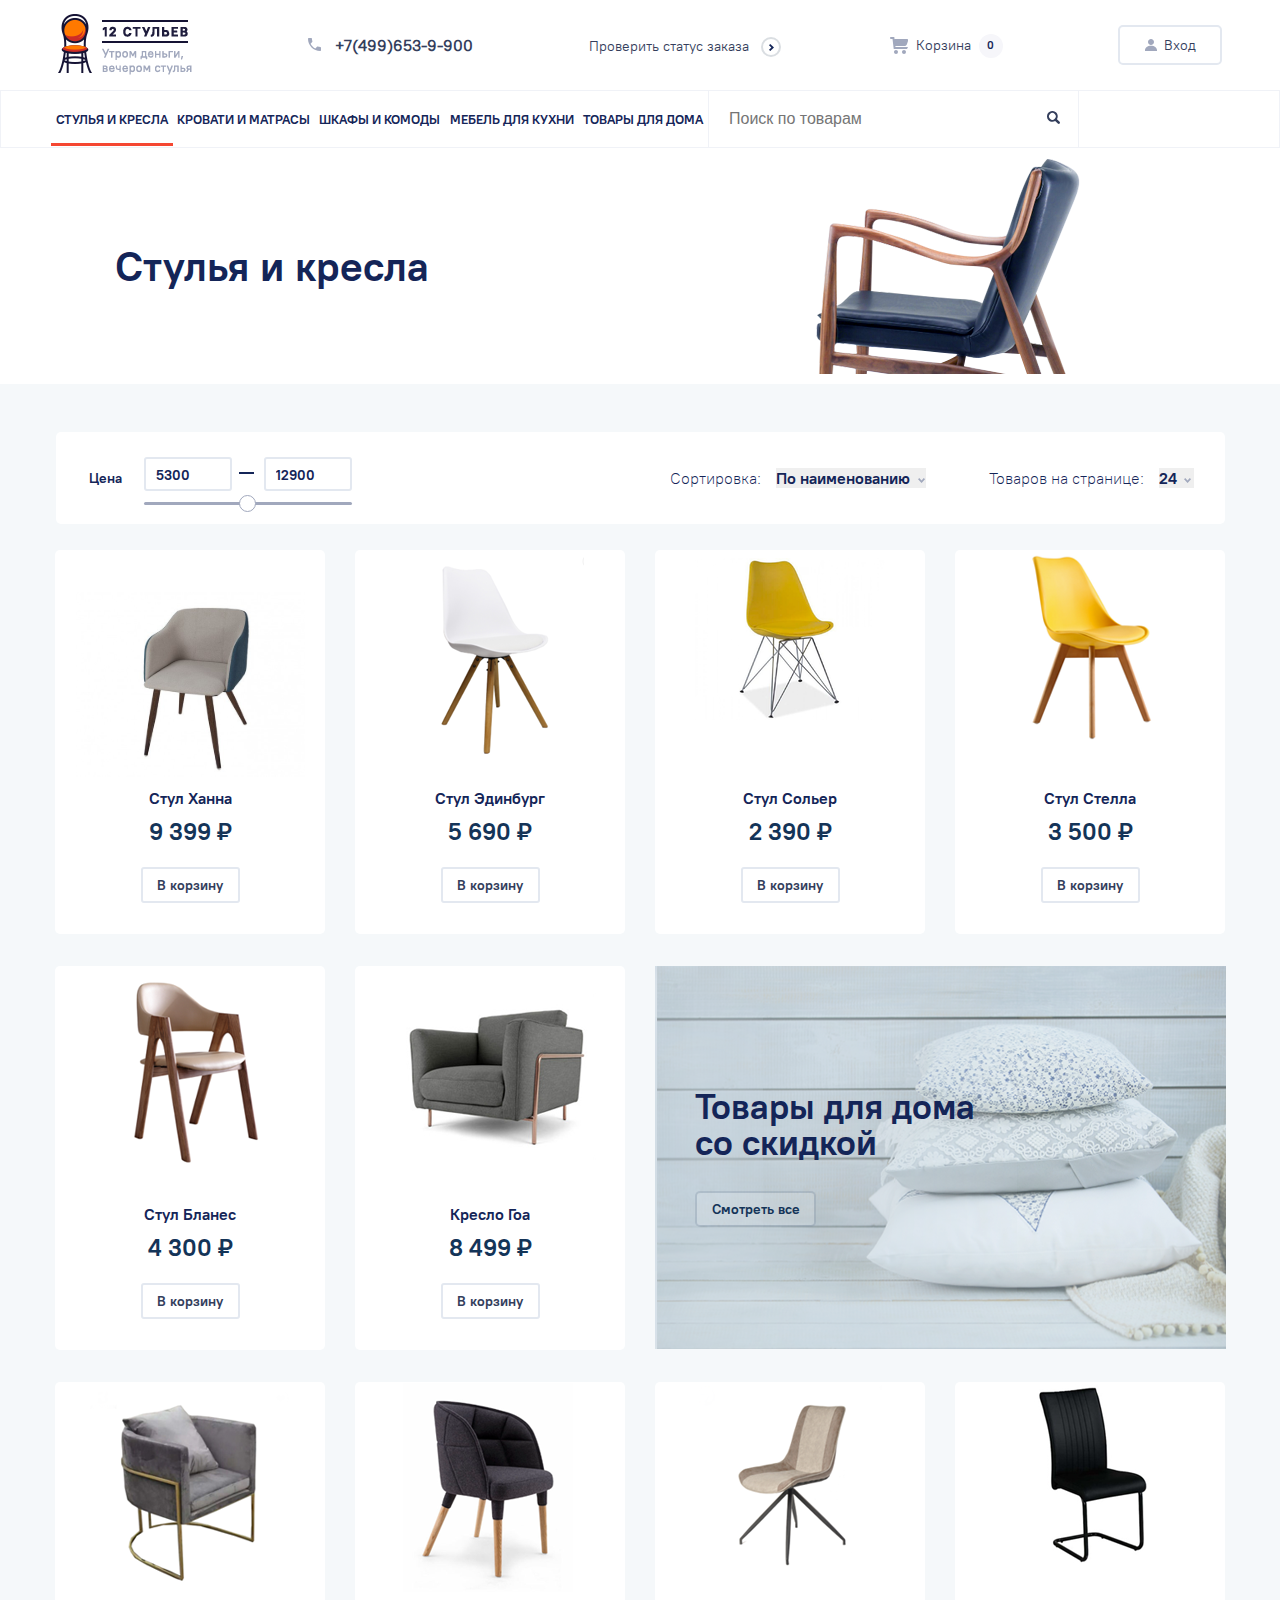
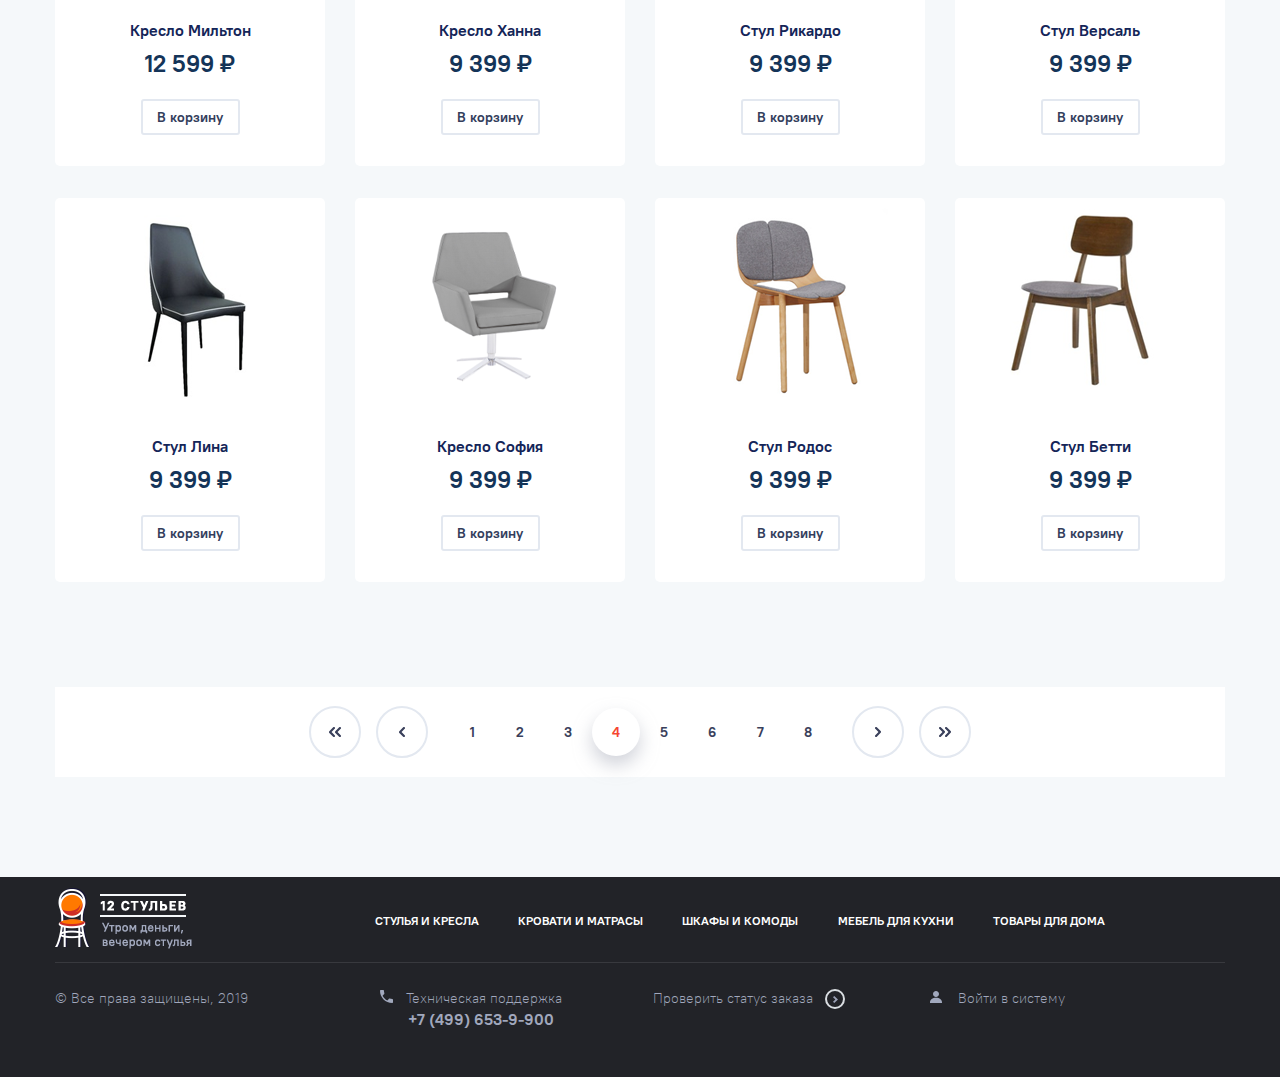
==== commit 345b9de5: "исправил анимацию при hover" ====
--- a/html/index.html
+++ b/html/index.html
@@ -30,11 +30,6 @@
                 <path d="M5.015 3.445L1.784.447 1.306.002.708.447l-.718.777 2.393 2.221L-.01 5.777l.718.667.598.555.478-.555 3.231-2.999z"/>
             </svg> 
         </a>
-
-       <!--<a href="http://gmail@gmail.com" class="contact">
-            <svg class="contact_img" xmlns="http://www.w3.org/2000/svg" viewBox="0 0 20 20" version="1.0" fit="" height="100%" width="100%" preserveAspectRatio="xMidYMid meet" style="pointer-events: none; display: inline-block;"><path d="M1.574 5.286l7.5 4.03c.252.134.578.198.906.198.328 0 .654-.064.906-.2l7.5-4.028c.49-.263.95-1.286.054-1.286H1.52c-.896 0-.434 1.023.054 1.286zm17.04 2.203c-.556.288-7.388 3.848-7.728 4.026s-.578.2-.906.2-.566-.022-.906-.2-7.133-3.74-7.688-4.028c-.39-.204-.386.035-.386.22V15c0 .42.566 1 1 1h16c.434 0 1-.58 1-1V7.708s.004-.423-.387-.22z"></path></svg>
-            <span class="contact_txt">work.of.future@gmail.com</span>
-        </a>--> 
 
         <a href="#" class="shopping-cart ">
             <svg class="shopping-cart__icon" xmlns="http://www.w3.org/2000/svg" fill-rule="evenodd" fill="#A1A8BD" width="18" height="17">
@@ -78,7 +73,7 @@
         <form class="search-form">
           <input type="text" placeholder="Поиск по товарам" class="search-form__input">
           <button class="button search-form__button">  
-              <svg class="button__serch-icon search-form__input--focus" xmlns="http://www.w3.org/2000/svg" fill-rule="evenodd" fill="#343E5C" width="13" height="13">
+              <svg class="button__serch-icon" xmlns="http://www.w3.org/2000/svg" fill-rule="evenodd" fill="#343E5C" width="13" height="13">
                   <path  d="M12.614 12.61c-.501.5-1.313.5-1.813 0L8.158 9.966c-2.071 1.256-4.799 1.005-6.587-.784a5.383 5.383 0 0 1 0-7.614 5.381 5.381 0 0 1 7.614 0c1.788 1.789 2.04 4.516.786 6.586l2.643 2.645c.5.498.5 1.309 0 1.811zM7.735 3.017a3.335 3.335 0 0 0-4.714 0 3.335 3.335 0 0 0 0 4.714 3.331 3.331 0 0 0 4.714 0 3.335 3.335 0 0 0 0-4.714z"/>
               </svg>    
           </button>
--- a/css/main.css
+++ b/css/main.css
@@ -166,6 +166,30 @@
   border-radius: 50%;
 }
 
+.check-order-status:hover > .check-order-status__text {
+  -webkit-transition: 0.3s;
+  transition: 0.3s;
+  color: #f54732;
+}
+
+.check-order-status:hover > .check-order-status__icon {
+  -webkit-transition: 0.3s;
+  transition: 0.3s;
+  fill: #f54732;
+}
+
+.check-order-status:active > .check-order-status__text {
+  -webkit-transition: 0.3s;
+  transition: 0.3s;
+  color: #db2d25;
+}
+
+.check-order-status:active > .check-order-status__icon {
+  -webkit-transition: 0.3s;
+  transition: 0.3s;
+  fill: #db2d25;
+}
+
 .shopping-cart {
   display: -webkit-box;
   display: -ms-flexbox;
@@ -176,6 +200,12 @@
   margin: auto 8px;
   color: #343e5c;
   font-size: 14px;
+}
+
+.shopping-cart__text:hover {
+  color: #f54732;
+  -webkit-transition: 0.3s;
+  transition: 0.3s;
 }
 
 .shopping-cart__number-goods {
@@ -224,6 +254,42 @@
   font-size: 14px;
 }
 
+.login-button:hover {
+  border-color: #f54732;
+  -webkit-transition: 0.3s;
+  transition: 0.3s;
+}
+
+.login-button:hover > .login-button__text {
+  color: #f54732;
+  -webkit-transition: 0.3s;
+  transition: 0.3s;
+}
+
+.login-button:hover > .login-button__icon {
+  fill: #f54732;
+  -webkit-transition: 0.2s;
+  transition: 0.2s;
+}
+
+.login-button:active {
+  border-color: #db2d25;
+  -webkit-transition: 0.3s;
+  transition: 0.3s;
+}
+
+.login-button:active > .login-button__text {
+  color: #db2d25;
+  -webkit-transition: 0.3s;
+  transition: 0.3s;
+}
+
+.login-button:active > .login-button__icon {
+  fill: #db2d25;
+  -webkit-transition: 0.2s;
+  transition: 0.2s;
+}
+
 .footer {
   width: 100%;
   height: 200px;
@@ -380,7 +446,7 @@
   color: #f54732;
 }
 
-.order-status__link:hover > svg {
+.order-status__link:hover > .order-status__icon {
   -webkit-transition: 0.3s;
   transition: 0.3s;
   fill: #f54732;
@@ -467,26 +533,19 @@
   color: #142558;
 }
 
-.search-form__input:focus {
-  outline: none;
-  /* .search-form__inpute--focus{
-            fill:red;
-        }*/
-}
-
-.search-form__input::-webkit-input-placeholder {
+.search-form::-webkit-input-placeholder {
   color: #a1a8bd;
 }
 
-.search-form__input:-ms-input-placeholder {
+.search-form:-ms-input-placeholder {
   color: #a1a8bd;
 }
 
-.search-form__input::-ms-input-placeholder {
+.search-form::-ms-input-placeholder {
   color: #a1a8bd;
 }
 
-.search-form__input::placeholder {
+.search-form::placeholder {
   color: #a1a8bd;
 }
 
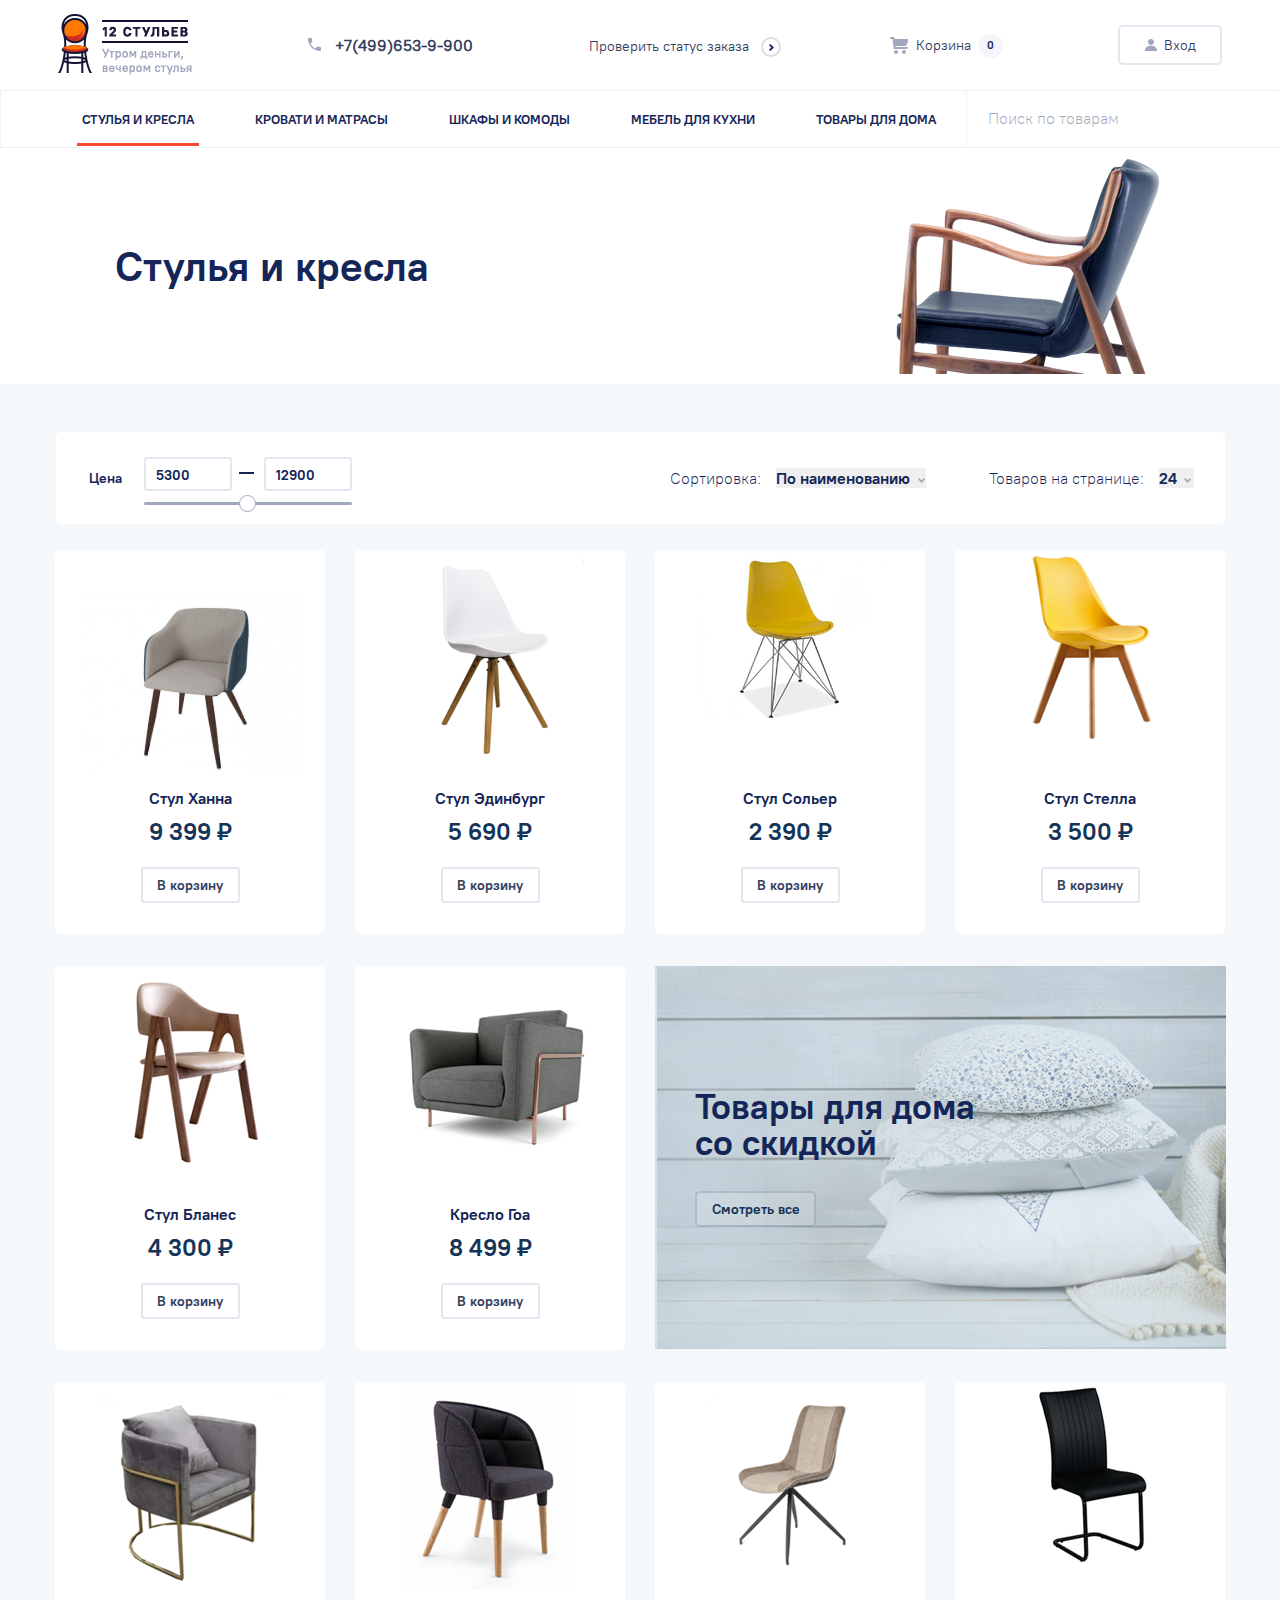
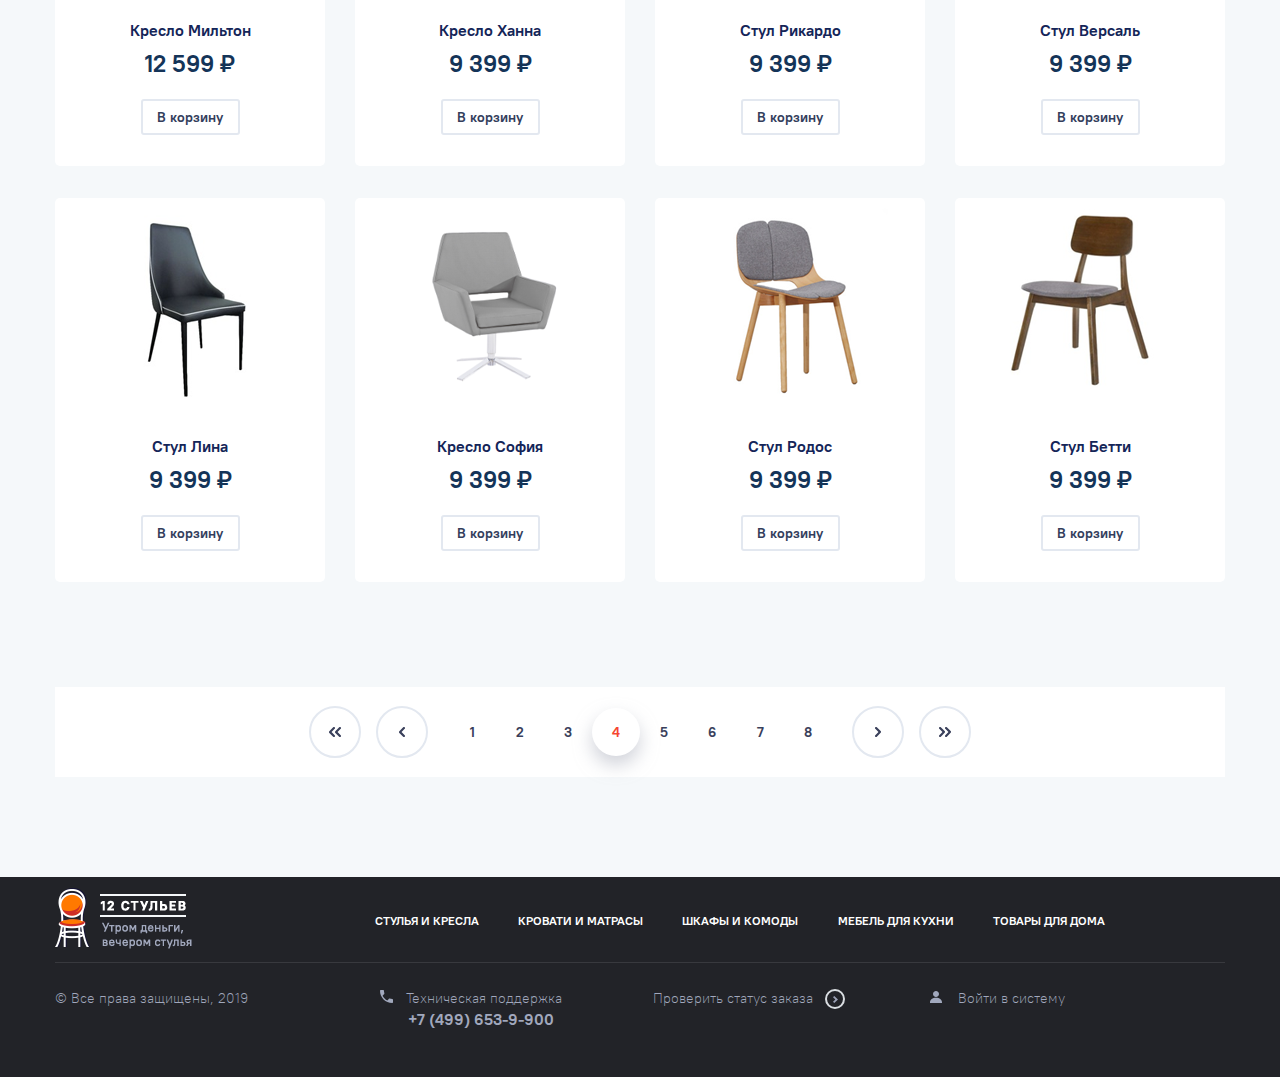
==== commit 6949b227: "переверстана форма поиска" ====
--- a/html/index.html
+++ b/html/index.html
@@ -11,79 +11,84 @@
 
 <body>
     <header class="header">
-        <a class="logo-section" href="./index.html">
-            <img class="logo-section__img" src="../img/companyLogo/logo_header.png" alt="Логотип">
-        </a>
-        <div class="contact-phone">
-            <svg class="contact-phone__icon" xmlns="http://www.w3.org/2000/svg" width="13" height="13">
-                <path fill-rule="evenodd" fill="#A1A8BD" d="M.722 0C.289 0 0 .289 0 .722 0 7.511 5.489 13 12.278 13c.433 0 .722-.289.722-.723V9.75c0-.434-.289-.722-.722-.722-.867 0-1.806-.145-2.601-.434-.288-.072-.505 0-.722.217L7.367 10.4C5.344 9.388 3.683 7.655 2.6 5.633l1.589-1.589c.216-.216.289-.506.216-.722-.289-.867-.433-1.733-.433-2.6C3.972.289 3.683 0 3.25 0"/>
-            </svg>
-            <a class="contact-phone__number" href="tel:+74996539900">
-                +7(499)653-9-900
-            </a>
-        </div>
-        <a href="#" class="check-order-status">
-            <span class="check-order-status__text">
-                Проверить статус заказа
-            </span>
-              <svg class="check-order-status__icon" xmlns="http://www.w3.org/2000/svg" width="5" height="7" fill-rule="evenodd" fill="#142558">
-                <path d="M5.015 3.445L1.784.447 1.306.002.708.447l-.718.777 2.393 2.221L-.01 5.777l.718.667.598.555.478-.555 3.231-2.999z"/>
-            </svg> 
-        </a>
-
-        <a href="#" class="shopping-cart ">
-            <svg class="shopping-cart__icon" xmlns="http://www.w3.org/2000/svg" fill-rule="evenodd" fill="#A1A8BD" width="18" height="17">
-                <path d="M18 4.052L17 7.04c-.37.838-.895 1.992-2 1.992H5.36l.118.996H18l-1 1.991H4.352l-.644.075L2.522 2.061H.999A.997.997 0 0 1 0 1.066C0 .515.352.008.904.008l3.387-.014.254 2.15A1.2 1.2 0 0 1 5 2.061h12c1.105 0 1 .891 1 1.991zM6 13.015c1.105 0 2 .891 2 1.992a1.996 1.996 0 0 1-2 1.991c-1.105 0-2-.892-2-1.991 0-1.101.895-1.992 2-1.992zm8 0c1.105 0 2 .891 2 1.992a1.996 1.996 0 0 1-2 1.991c-1.105 0-2-.892-2-1.991 0-1.101.895-1.992 2-1.992z"/>
-            </svg>
-            <span class="shopping-cart__text">
-                Корзина
-            </span>
-            <span class="shopping-cart__number-goods">
-                0
-            </span>
-        </a>
-        <a class="login-button" href="#">
-            <svg class="login-button__icon" xmlns="http://www.w3.org/2000/svg" fill-rule="evenodd" fill="#A1A8BD" width="12" height="12">
-                <path  d="M0 12v-.75c0-2.625 2.475-4.5 6-4.5s6 1.875 6 4.5V12H0zm6-6C4.35 6 3 4.65 3 3s1.35-3 3-3 3 1.35 3 3-1.35 3-3 3z"/>
-            </svg>
-            <span class="login-button__text">
-                Вход
-            </span>
-        </a>   
+        <div class="header-wrap">
+                <a class="logo-section" href="./index.html">
+                    <img class="logo-section__img" src="../img/companyLogo/logo_header.png" alt="Логотип">
+                </a>
+                <div class="contact-phone">
+                    <svg class="contact-phone__icon" xmlns="http://www.w3.org/2000/svg" width="13" height="13">
+                        <path fill-rule="evenodd" fill="#A1A8BD" d="M.722 0C.289 0 0 .289 0 .722 0 7.511 5.489 13 12.278 13c.433 0 .722-.289.722-.723V9.75c0-.434-.289-.722-.722-.722-.867 0-1.806-.145-2.601-.434-.288-.072-.505 0-.722.217L7.367 10.4C5.344 9.388 3.683 7.655 2.6 5.633l1.589-1.589c.216-.216.289-.506.216-.722-.289-.867-.433-1.733-.433-2.6C3.972.289 3.683 0 3.25 0"/>
+                    </svg>
+                    <a class="contact-phone__number" href="tel:+74996539900">
+                        +7(499)653-9-900
+                    </a>
+                </div>
+                <a href="#" class="check-order-status">
+                    <span class="check-order-status__text">
+                        Проверить статус заказа
+                    </span>
+                      <svg class="check-order-status__icon" xmlns="http://www.w3.org/2000/svg" width="5" height="7" fill-rule="evenodd" fill="#142558">
+                        <path d="M5.015 3.445L1.784.447 1.306.002.708.447l-.718.777 2.393 2.221L-.01 5.777l.718.667.598.555.478-.555 3.231-2.999z"/>
+                    </svg> 
+                </a>
+        
+                <a href="#" class="shopping-cart ">
+                    <svg class="shopping-cart__icon" xmlns="http://www.w3.org/2000/svg" fill-rule="evenodd" fill="#A1A8BD" width="18" height="17">
+                        <path d="M18 4.052L17 7.04c-.37.838-.895 1.992-2 1.992H5.36l.118.996H18l-1 1.991H4.352l-.644.075L2.522 2.061H.999A.997.997 0 0 1 0 1.066C0 .515.352.008.904.008l3.387-.014.254 2.15A1.2 1.2 0 0 1 5 2.061h12c1.105 0 1 .891 1 1.991zM6 13.015c1.105 0 2 .891 2 1.992a1.996 1.996 0 0 1-2 1.991c-1.105 0-2-.892-2-1.991 0-1.101.895-1.992 2-1.992zm8 0c1.105 0 2 .891 2 1.992a1.996 1.996 0 0 1-2 1.991c-1.105 0-2-.892-2-1.991 0-1.101.895-1.992 2-1.992z"/>
+                    </svg>
+                    <span class="shopping-cart__text">
+                        Корзина
+                    </span>
+                    <span class="shopping-cart__number-goods">
+                        0
+                    </span>
+                </a>
+                <a class="login-button" href="#">
+                    <svg class="login-button__icon" xmlns="http://www.w3.org/2000/svg" fill-rule="evenodd" fill="#A1A8BD" width="12" height="12">
+                        <path  d="M0 12v-.75c0-2.625 2.475-4.5 6-4.5s6 1.875 6 4.5V12H0zm6-6C4.35 6 3 4.65 3 3s1.35-3 3-3 3 1.35 3 3-1.35 3-3 3z"/>
+                    </svg>
+                    <span class="login-button__text">
+                        Вход
+                    </span>
+                </a>   
+        </div>
     </header>
     <nav class="nav-bar">
-        <ul class="nav__list">
-            <li class="nav__item nav__item--active">
-              <a href="#" class="nav__link">стулья и кресла</a>
-            </li>
-            <li class="nav__item">
-              <a href="#" class="nav__link">кровати и матрасы</a>
-            </li>
-            <li class="nav__item">
-              <a href="#" class="nav__link">шкафы и комоды</a>
-            </li>
-            <li class="nav__item">
-              <a href="#" class="nav__link">мебель для кухни</a>
-            </li>
-            <li class="nav__item">
-              <a href="#" class="nav__link">товары для дома</a>
-            </li>
-        </ul>
+      <div class="nav nav-wrap">
+            <ul class="nav__list">
+                    <li class="nav__item nav__item--active">
+                      <a href="#" class="nav__link">стулья и кресла</a>
+                    </li>
+                    <li class="nav__item">
+                      <a href="#" class="nav__link">кровати и матрасы</a>
+                    </li>
+                    <li class="nav__item">
+                      <a href="#" class="nav__link">шкафы и комоды</a>
+                    </li>
+                    <li class="nav__item">
+                      <a href="#" class="nav__link">мебель для кухни</a>
+                    </li>
+                    <li class="nav__item">
+                      <a href="#" class="nav__link">товары для дома</a>
+                    </li>
+                </ul>
+                
+                <form action="" class="search">
+                    <input type="text" class="search__input" placeholder="Поиск по товарам">
+                    <input type="submit" value="&#xe900;" class="search__button">
+                </form>
+      </div>
+       
+    </nav> 
     
-        <form class="search-form">
-          <input type="text" placeholder="Поиск по товарам" class="search-form__input">
-          <button class="button search-form__button">  
-              <svg class="button__serch-icon" xmlns="http://www.w3.org/2000/svg" fill-rule="evenodd" fill="#343E5C" width="13" height="13">
-                  <path  d="M12.614 12.61c-.501.5-1.313.5-1.813 0L8.158 9.966c-2.071 1.256-4.799 1.005-6.587-.784a5.383 5.383 0 0 1 0-7.614 5.381 5.381 0 0 1 7.614 0c1.788 1.789 2.04 4.516.786 6.586l2.643 2.645c.5.498.5 1.309 0 1.811zM7.735 3.017a3.335 3.335 0 0 0-4.714 0 3.335 3.335 0 0 0 0 4.714 3.331 3.331 0 0 0 4.714 0 3.335 3.335 0 0 0 0-4.714z"/>
-              </svg>    
-          </button>
-        </form>
-    </nav>
     <main class="main-content">
-        <section class="logo-page">
-            <h1 class="logo-page__text">Стулья и кресла</h1>
-            <img src="../img/chairСatalog/section_logo.png" alt="Стулья и кресла" class="logo-page__img">
-        </section>
+        <div class="logo-wrap">
+            <section class="logo-wrap__logo-page logo-page">
+                <h1 class="logo-page__text">Стулья и кресла</h1>
+                <img src="../img/chairСatalog/section_logo.png" alt="Стулья и кресла" class="logo-page__img">
+            </section>
+        </div>
+      
         <div class="main-content__sort-section sort-section">
             
             <div class="sort-section__wrap-price section-price">
--- a/css/main.css
+++ b/css/main.css
@@ -85,6 +85,14 @@
   font-style: normal;
 }
 
+@font-face {
+  font-family: 'icomoon';
+  src: url("../../fonts/icoMoon/icomoon.eot?kc3lus");
+  src: url("../../fonts/icoMoon/icomoon.eot?kc3lus#iefix") format("embedded-opentype"), url("../../fonts/icoMoon/icomoon.ttf?kc3lus") format("truetype"), url("../../fonts/icoMoon/icomoon.woff?kc3lus") format("woff"), url("../../fonts/icoMoon/icomoon.svg?kc3lus#icomoon") format("svg");
+  font-weight: normal;
+  font-style: normal;
+}
+
 a {
   text-decoration: none;
 }
@@ -123,16 +131,25 @@
  */
 .header {
   height: 90px;
-  max-width: 1400px;
+  width: 100%;
   display: -webkit-box;
   display: -ms-flexbox;
   display: flex;
   -ms-flex-pack: distribute;
       justify-content: space-around;
-  -webkit-box-align: center;
-      -ms-flex-align: center;
-          align-items: center;
   background-color: #ffffff;
+}
+
+.header-wrap {
+  width: 1400px;
+  display: -webkit-box;
+  display: -ms-flexbox;
+  display: flex;
+  -ms-flex-pack: distribute;
+      justify-content: space-around;
+  -webkit-box-align: center;
+      -ms-flex-align: center;
+          align-items: center;
 }
 
 .contact-phone__number {
@@ -202,7 +219,7 @@
   font-size: 14px;
 }
 
-.shopping-cart__text:hover {
+.shopping-cart:hover > .shopping-cart__text {
   color: #f54732;
   -webkit-transition: 0.3s;
   transition: 0.3s;
@@ -462,13 +479,21 @@
   display: flex;
   -ms-flex-pack: distribute;
       justify-content: space-around;
-  -webkit-box-align: center;
-      -ms-flex-align: center;
-          align-items: center;
   height: 56px;
-  max-width: 1400px;
   background-color: #ffffff;
   border: 1px solid #f0f2f7;
+}
+
+.nav-wrap {
+  display: -webkit-box;
+  display: -ms-flexbox;
+  display: flex;
+  -ms-flex-pack: distribute;
+      justify-content: space-around;
+  -webkit-box-align: center;
+      -ms-flex-align: center;
+          align-items: center;
+  width: 1400px;
 }
 
 .nav__list {
@@ -515,52 +540,89 @@
   transition: 0.3s;
 }
 
-.search-form {
-  display: -webkit-box;
-  display: -ms-flexbox;
-  display: flex;
-  -webkit-box-align: center;
-      -ms-flex-align: center;
-          align-items: center;
-  margin-left: 20px;
-}
-
-.search-form__input {
+.search {
+  display: -webkit-box;
+  display: -ms-flexbox;
+  display: flex;
+  -webkit-box-align: center;
+      -ms-flex-align: center;
+          align-items: center;
+  position: relative;
+  height: 56px;
+  width: 368px;
+  border-right: 1px solid #f0f2f7;
+}
+
+.search__input {
+  width: 300px;
+  height: 54px;
   border: none;
+  padding-left: 21px;
+  color: #142558;
   font-size: 16px;
-  height: 56px;
-  width: 300px;
-  color: #142558;
-}
-
-.search-form::-webkit-input-placeholder {
+}
+
+.search__input:focus {
+  outline: none;
+}
+
+.search__input:focus + .search__button {
+  -webkit-transition: 0.1s;
+  transition: 0.1s;
+  color: #ea4735;
+}
+
+.search__input::-webkit-input-placeholder {
+  font-family: 'PTRootUIWebLight', sans-serif;
   color: #a1a8bd;
-}
-
-.search-form:-ms-input-placeholder {
+  font-size: 16px;
+}
+
+.search__input:-ms-input-placeholder {
+  font-family: 'PTRootUIWebLight', sans-serif;
   color: #a1a8bd;
-}
-
-.search-form::-ms-input-placeholder {
+  font-size: 16px;
+}
+
+.search__input::-ms-input-placeholder {
+  font-family: 'PTRootUIWebLight', sans-serif;
   color: #a1a8bd;
-}
-
-.search-form::placeholder {
+  font-size: 16px;
+}
+
+.search__input::placeholder {
+  font-family: 'PTRootUIWebLight', sans-serif;
   color: #a1a8bd;
-}
-
-.search-form__button {
+  font-size: 16px;
+}
+
+.search__button {
+  cursor: pointer;
+  width: 40px;
+  height: 40px;
+  position: absolute;
+  right: 10px;
+  border: none;
+  border-radius: 100%;
+  font-family: 'icomoon' !important;
   background-color: #fff;
-  border: none;
-  border-right: 1px solid #f0f2f7;
-  height: 56px;
-  width: 50px;
-  margin-right: 200px;
-}
-
-.search-form__button:focus {
+  color: #142558;
+}
+
+.search__button:focus {
   outline: none;
-  background-color: #e3e8f0;
+}
+
+.search__button:hover {
+  color: #ea4735;
+  -webkit-transition: 0.2s;
+  transition: 0.2s;
+}
+
+.search__button:active {
+  -webkit-transition: 0.1s;
+  transition: 0.1s;
+  background-color: #f0f2f7;
 }
 
 .main-content {
@@ -606,8 +668,19 @@
           justify-content: center;
 }
 
+.logo-wrap {
+  width: 100%;
+  height: 236px;
+  background-color: #ffffff;
+  display: -webkit-box;
+  display: -ms-flexbox;
+  display: flex;
+  -ms-flex-pack: distribute;
+      justify-content: space-around;
+}
+
 .logo-page {
-  width: 100%;
+  width: 1400px;
   height: 236px;
   display: -webkit-box;
   display: -ms-flexbox;
@@ -618,7 +691,6 @@
   -webkit-box-align: center;
       -ms-flex-align: center;
           align-items: center;
-  background-color: #ffffff;
 }
 
 .logo-page__text {
@@ -629,7 +701,7 @@
 }
 
 .logo-page__img {
-  margin-right: 200px;
+  margin-right: 120px;
 }
 
 .sort-section {
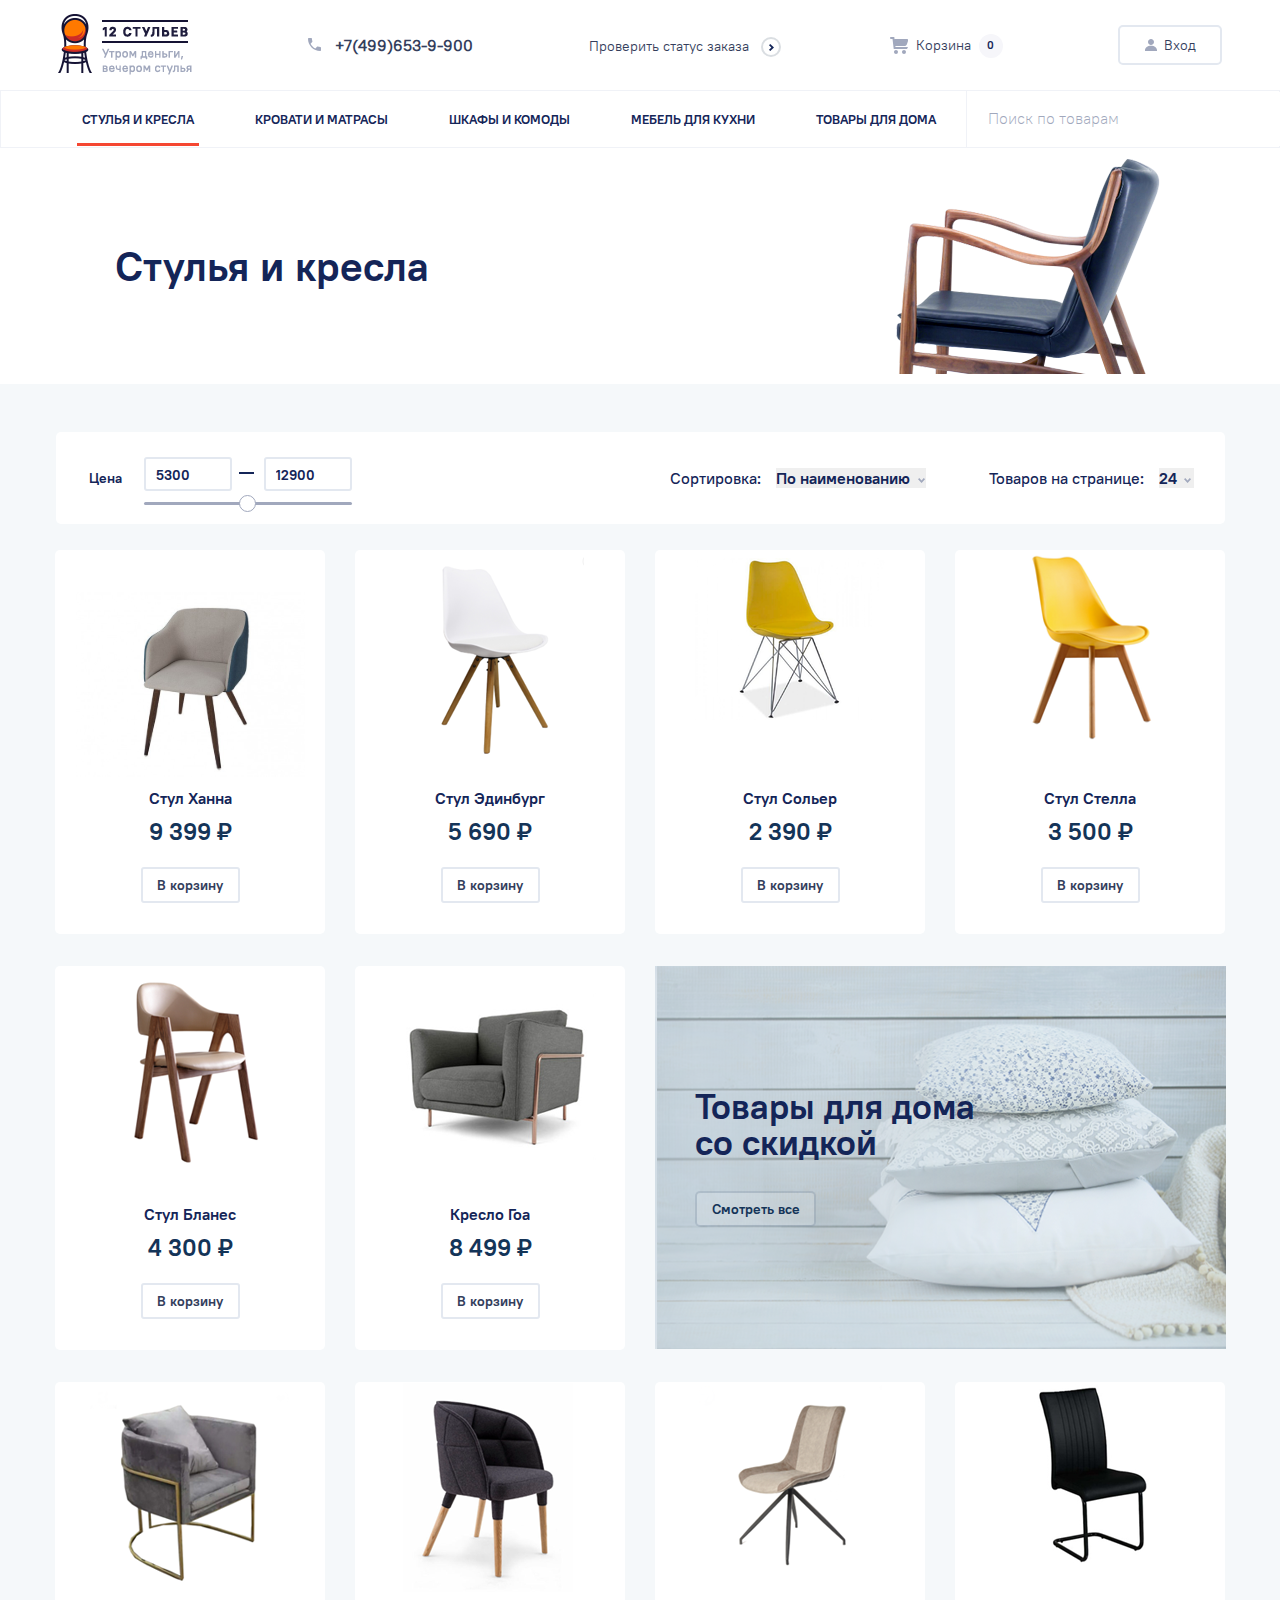
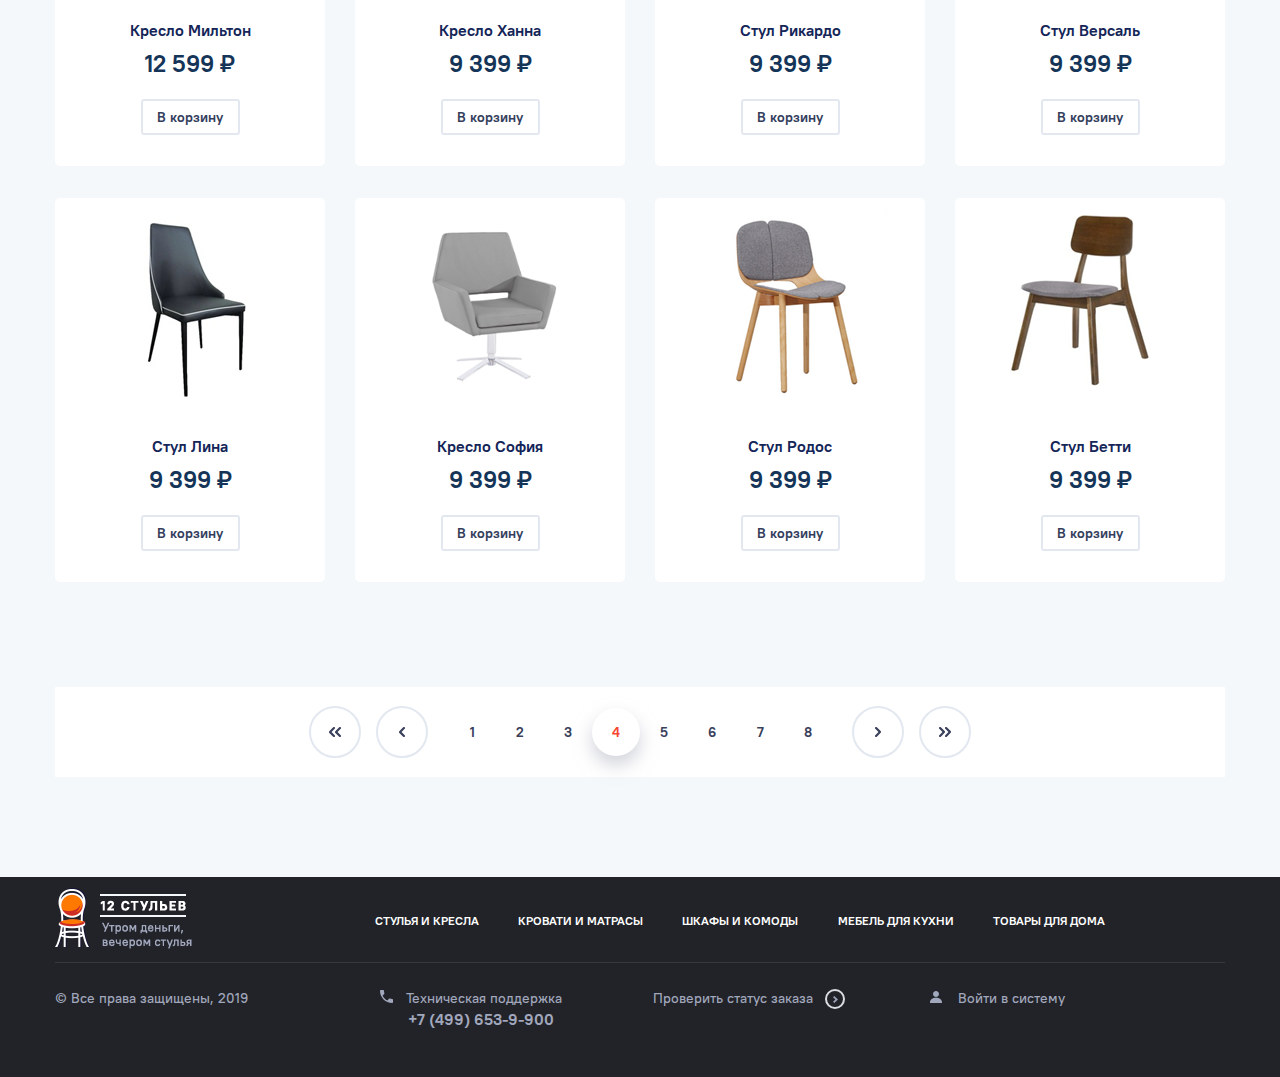
==== commit c1924102: "cверстана страница с формой проверки статуса заказа" ====
--- a/html/index.html
+++ b/html/index.html
@@ -23,7 +23,7 @@
                         +7(499)653-9-900
                     </a>
                 </div>
-                <a href="#" class="check-order-status">
+                <a href="checkOrderSatus.html" class="check-order-status">
                     <span class="check-order-status__text">
                         Проверить статус заказа
                     </span>
@@ -32,7 +32,7 @@
                     </svg> 
                 </a>
         
-                <a href="#" class="shopping-cart ">
+                <a href="shoppingCart.html" class="shopping-cart ">
                     <svg class="shopping-cart__icon" xmlns="http://www.w3.org/2000/svg" fill-rule="evenodd" fill="#A1A8BD" width="18" height="17">
                         <path d="M18 4.052L17 7.04c-.37.838-.895 1.992-2 1.992H5.36l.118.996H18l-1 1.991H4.352l-.644.075L2.522 2.061H.999A.997.997 0 0 1 0 1.066C0 .515.352.008.904.008l3.387-.014.254 2.15A1.2 1.2 0 0 1 5 2.061h12c1.105 0 1 .891 1 1.991zM6 13.015c1.105 0 2 .891 2 1.992a1.996 1.996 0 0 1-2 1.991c-1.105 0-2-.892-2-1.991 0-1.101.895-1.992 2-1.992zm8 0c1.105 0 2 .891 2 1.992a1.996 1.996 0 0 1-2 1.991c-1.105 0-2-.892-2-1.991 0-1.101.895-1.992 2-1.992z"/>
                     </svg>
@@ -137,7 +137,7 @@
         </div>
         <div class="main-content__goods goods">
             <div class="goods__card card">
-                    <a href="#" class="goods__link">
+                    <a href="card.html" class="goods__link">
                         <img class="goods__img" src="../img/chairСatalog/1.png" alt="стул ханна">
                      </a> 
                     <span class="card__name">Стул Ханна</span>
@@ -407,7 +407,7 @@
                 </a>
             </div>
             <div class="copyright-block__order-status order-status">
-                <a href="#" class="order-status__link">
+                <a href="checkOrderSatus.html" class="order-status__link">
                         Проверить статус заказа
                     <svg class="order-status__icon" xmlns="http://www.w3.org/2000/svg" width="5" height="7" fill-rule="evenodd" fill="#9ca2b7">
                         <path d="M5.015 3.445L1.784.447 1.306.002.708.447l-.718.777 2.393 2.221L-.01 5.777l.718.667.598.555.478-.555 3.231-2.999z"/>
@@ -454,7 +454,6 @@
 </svg>
 
 Доставка
-<svg xmlns="http://www.w3.org/2000/svg" width="26.683" height="21.317"><path fill-rule="evenodd" opacity=".761" fill="#7E869F" d="M19 14h-2c0-1.656-1.344-3-3-3-.34 0-.661.069-.965.173-.011-.058-.035-.112-.035-.173V4a1 1 0 0 1 1-1h2c2.206 0 4 1.794 4 4v6a1 1 0 0 1-1 1zm-1-8h-3v2h3V6zm-2 8a2 2 0 1 1-4.001-.001A2 2 0 0 1 16 14zm-8 0a3.001 3.001 0 0 0-6 0H1a1 1 0 0 1-1-1V2C0 .896.897 0 2 0h8c1.103 0 2 .896 2 2v9.779c-.61.549-1 1.336-1 2.221H8zm-3-2a2 2 0 1 1-.001 4.001A2 2 0 0 1 5 12z"/></svg>
 
 поиск 
 <svg xmlns="http://www.w3.org/2000/svg" width="17.348" height="17.348"><path fill-rule="evenodd" fill="#343E5C" d="M12.614 12.61c-.501.5-1.313.5-1.813 0L8.158 9.966c-2.071 1.256-4.799 1.005-6.587-.784a5.383 5.383 0 0 1 0-7.614 5.381 5.381 0 0 1 7.614 0c1.788 1.789 2.04 4.516.786 6.586l2.643 2.645c.5.498.5 1.309 0 1.811zM7.735 3.017a3.335 3.335 0 0 0-4.714 0 3.335 3.335 0 0 0 0 4.714 3.331 3.331 0 0 0 4.714 0 3.335 3.335 0 0 0 0-4.714z"/></svg>
--- a/css/main.css
+++ b/css/main.css
@@ -55,40 +55,40 @@
 
 @font-face {
   font-family: 'PTRootUIWebBold';
-  src: url("../../fonts/PT Root UI_Bold/PT Root UI_Bold.eot");
-  src: url("../../fonts/PT Root UI_Bold/PT Root UI_Bold.eot?#iefix") format("embedded-opentype"), url("../../fonts/PT Root UI_Bold/PT Root UI_Bold.woff") format("woff"), url("../../fonts/PT Root UI_Bold/PT Root UI_Bold.ttf") format("truetype");
+  src: url("../fonts/PT Root UI_Bold/PT Root UI_Bold.eot");
+  src: url("../fonts/PT Root UI_Bold/PT Root UI_Bold.eot?#iefix") format("embedded-opentype"), url("../fonts/PT Root UI_Bold/PT Root UI_Bold.woff") format("woff"), url("../fonts/PT Root UI_Bold/PT Root UI_Bold.ttf") format("truetype");
   font-weight: normal;
   font-style: normal;
 }
 
 @font-face {
   font-family: 'PTRootUIWebLight';
-  src: url("../../fonts/PT Root UI_Light/PT Root UI_Light.eot");
-  src: url("../../fonts/PT Root UI_Light/PT Root UI_Light.eot?#iefix") format("embedded-opentype"), url("../../fonts/PT Root UI_Light/PT Root UI_Light.woff2") format("woff2"), url("../../fonts/PT Root UI_Light/PT Root UI_Light.woff") format("woff"), url("../../fonts/PT Root UI_Light/PT Root UI_Light.ttf") format("truetype");
+  src: url("../fonts/PT Root UI_Light/PT Root UI_Light.eot");
+  src: url("../fonts/PT Root UI_Light/PT Root UI_Light.eot?#iefix") format("embedded-opentype"), url("../fonts/PT Root UI_Light/PT Root UI_Light.woff2") format("woff2"), url("../fonts/PT Root UI_Light/PT Root UI_Light.woff") format("woff"), url("../fonts/PT Root UI_Light/PT Root UI_Light.ttf") format("truetype");
   font-weight: normal;
   font-style: normal;
 }
 
 @font-face {
   font-family: 'PTRootUIWebMedium';
-  src: url("../../fonts/PT Root UI_Medium/PT Root UI_Medium.eot");
-  src: url("../../fonts/PT Root UI_Medium/PT Root UI_Medium.eot?#iefix") format("embedded-opentype"), url("../../fonts/PT Root UI_Medium/PT Root UI_Medium.woff2") format("woff2"), url("../../fonts/PT Root UI_Medium/PT Root UI_Medium.woff") format("woff"), url("../../fonts/PT Root UI_Medium/PT Root UI_Medium.ttf") format("truetype");
+  src: url("../fonts/PT Root UI_Medium/PT Root UI_Medium.eot");
+  src: url("../fonts/PT Root UI_Medium/PT Root UI_Medium.eot?#iefix") format("embedded-opentype"), url("../fonts/PT Root UI_Medium/PT Root UI_Medium.woff2") format("woff2"), url("../fonts/PT Root UI_Medium/PT Root UI_Medium.woff") format("woff"), url("../fonts/PT Root UI_Medium/PT Root UI_Medium.ttf") format("truetype");
   font-weight: normal;
   font-style: normal;
 }
 
 @font-face {
   font-family: 'PTRootUIWebRegular';
-  src: url("../../fonts/PT Root UI_Regular/PT Root UI_Regular.eot");
-  src: url("../../fonts/PT Root UI_Regular/PT Root UI_Regular.eot?#iefix") format("embedded-opentype"), url("../../fonts/PT Root UI_Regular/PT Root UI_Regular.woff") format("woff"), url("../../fonts/PT Root UI_Regular/PT Root UI_Regular.ttf") format("truetype");
+  src: url("../fonts/PT Root UI_Regular/PT Root UI_Regular.eot");
+  src: url("../fonts/PT Root UI_Regular/PT Root UI_Regular.eot?#iefix") format("embedded-opentype"), url("../fonts/PT Root UI_Regular/PT Root UI_Regular.woff") format("woff"), url("../fonts/PT Root UI_Regular/PT Root UI_Regular.ttf") format("truetype");
   font-weight: normal;
   font-style: normal;
 }
 
 @font-face {
   font-family: 'icomoon';
-  src: url("../../fonts/icoMoon/icomoon.eot?kc3lus");
-  src: url("../../fonts/icoMoon/icomoon.eot?kc3lus#iefix") format("embedded-opentype"), url("../../fonts/icoMoon/icomoon.ttf?kc3lus") format("truetype"), url("../../fonts/icoMoon/icomoon.woff?kc3lus") format("woff"), url("../../fonts/icoMoon/icomoon.svg?kc3lus#icomoon") format("svg");
+  src: url("../fonts/icoMoon/icomoon.eot?kc3lus");
+  src: url("../fonts/icoMoon/icomoon.eot?kc3lus#iefix") format("embedded-opentype"), url("../fonts/icoMoon/icomoon.ttf?kc3lus") format("truetype"), url("../fonts/icoMoon/icomoon.woff?kc3lus") format("woff"), url("../fonts/icoMoon/icomoon.svg?kc3lus#icomoon") format("svg");
   font-weight: normal;
   font-style: normal;
 }
@@ -98,7 +98,7 @@
 }
 
 html, body {
-  font-family: 'PTRootUIWebLight', sans-serif;
+  font-family: 'PTRootUIWebMedium', sans-serif;
   background-color: #f5f8fa;
   display: -webkit-box;
   display: -ms-flexbox;
@@ -1027,7 +1027,7 @@
 .discount {
   width: 571px;
   height: 383px;
-  background-image: url(../../img/chairСatalog/discount.png);
+  background-image: url(../img/chairСatalog/discount.png);
   background-repeat: no-repeat;
   -webkit-box-shadow: inset 125px -2px 300px 86px #c9d6e0;
           box-shadow: inset 125px -2px 300px 86px #c9d6e0;
@@ -1151,4 +1151,876 @@
   -webkit-transform: rotate(180deg);
           transform: rotate(180deg);
 }
+
+.main-content__path {
+  margin-top: 27px;
+}
+
+.main-content__about-card {
+  margin: 26px  0 118px;
+  padding: 32px 0 96px;
+}
+
+.path {
+  width: 1200px;
+}
+
+.path__main-page {
+  font-family: 'PTRootUIWebLight', sans-serif;
+  color: #828aa2;
+  font-size: 14px;
+}
+
+.path__main-page:hover {
+  color: #e93d35;
+  -webkit-transition: 0.3s;
+  transition: 0.3s;
+}
+
+.path__nav-item {
+  font-family: 'PTRootUIWebLight', sans-serif;
+  color: #828aa2;
+  font-size: 14px;
+}
+
+.path__nav-item:hover {
+  color: #e93d35;
+  -webkit-transition: 0.3s;
+  transition: 0.3s;
+}
+
+.path__current-page {
+  font-family: 'PTRootUIWebBold', sans-serif;
+  color: #142558;
+  font-size: 14px;
+}
+
+.path__icon {
+  margin: 0 6px -2px 6px;
+}
+
+.about-card {
+  width: 1200px;
+  border-radius: 5px;
+  background-color: #ffffff;
+  display: -webkit-box;
+  display: -ms-flexbox;
+  display: flex;
+}
+
+.about-card__slider {
+  margin: 5px 32px 0 53px;
+}
+
+.about-card__card {
+  margin-left: 65px;
+  margin-right: 100px;
+}
+
+.slider {
+  min-width: 65px;
+  display: -webkit-box;
+  display: -ms-flexbox;
+  display: flex;
+  -webkit-box-orient: vertical;
+  -webkit-box-direction: normal;
+      -ms-flex-direction: column;
+          flex-direction: column;
+  -webkit-box-align: center;
+      -ms-flex-align: center;
+          align-items: center;
+}
+
+.slider__icon-arrow {
+  margin-bottom: 24px;
+}
+
+.slider__img-wrap {
+  margin-top: -4px;
+  margin-bottom: 13px;
+}
+
+.img-wrap {
+  width: 65px;
+  height: 65px;
+  border-radius: 5px;
+  border: 2px solid #e3e8f000;
+}
+
+.img-wrap--active, .img-wrap:hover {
+  -webkit-transition: 0.1s;
+  transition: 0.1s;
+  border: 2px solid #e3e8f0;
+  cursor: pointer;
+}
+
+.img-item {
+  width: 100%;
+  height: 100%;
+}
+
+.icon-arrow--up {
+  -webkit-transform: rotate(180deg);
+          transform: rotate(180deg);
+}
+
+.icon-arrow:hover {
+  cursor: pointer;
+}
+
+.icon-arrow:hover > use {
+  -webkit-transition: 0.3s;
+  transition: 0.3s;
+  fill: #e93d35;
+}
+
+.card-item {
+  width: 100%;
+  height: 100%;
+}
+
+.information {
+  display: -webkit-box;
+  display: -ms-flexbox;
+  display: flex;
+  -webkit-box-pack: justify;
+      -ms-flex-pack: justify;
+          justify-content: space-between;
+}
+
+.information__buying {
+  margin-left: 129px;
+}
+
+.buying__product-name {
+  font-family: 'PTRootUIWebBold', sans-serif;
+  color: #142558;
+  font-size: 36px;
+  margin-top: 23px;
+}
+
+.buying__product-id {
+  font-family: 'PTRootUIWebLight', sans-serif;
+  color: #a1a8bd;
+  font-size: 16px;
+  margin-top: 14px;
+}
+
+.buying__product-status {
+  font-family: 'PTRootUIWebLight', sans-serif;
+  color: #142558;
+  font-size: 16px;
+  margin-top: 15px;
+  padding-left: 17px;
+  position: relative;
+}
+
+.buying__product-status:before {
+  content: "";
+  position: absolute;
+  width: 8px;
+  height: 8px;
+  border-radius: 100%;
+  background-color: #44b759;
+  top: 5px;
+  left: 2px;
+}
+
+.buying__form-buy {
+  margin-top: 35px;
+  padding: 28px;
+  padding-top: 0px;
+}
+
+.form-buy {
+  border-radius: 10px;
+  background-color: #f5f8fa;
+  height: 230px;
+  display: -webkit-box;
+  display: -ms-flexbox;
+  display: flex;
+  -webkit-box-align: center;
+      -ms-flex-align: center;
+          align-items: center;
+  -ms-flex-wrap: wrap;
+      flex-wrap: wrap;
+}
+
+.form-buy__price {
+  font-family: 'PTRootUIWebBold', sans-serif;
+  color: #142558;
+  font-size: 30px;
+  margin-top: 38px;
+}
+
+.form-buy__amount {
+  width: 42px;
+  height: 32px;
+  border-radius: 3px;
+  border: 2px solid #e3e8f0;
+  background-color: #ffffff;
+  text-align: center;
+  padding: 4px;
+  color: #142558;
+  font-size: 16px;
+}
+
+.form-buy__in-cart {
+  width: 315px;
+  height: 51px;
+  border-radius: 5px;
+  background-color: #f24841;
+  border: none;
+  margin-top: 22px;
+  color: #ffffff;
+  font-family: 'PTRootUIWebBold', sans-serif;
+  font-size: 18px;
+}
+
+.form-buy__in-cart:focus {
+  outline: none;
+}
+
+.form-buy__in-cart:hover {
+  -webkit-transition: 0.1s;
+  transition: 0.1s;
+  background-color: #e93d35;
+}
+
+.form-buy__in-cart:active {
+  -webkit-transition: 0.1s;
+  transition: 0.1s;
+  background-color: #db2d25;
+}
+
+.form-buy__delivery-inf {
+  margin-bottom: 4px;
+  margin-left: 14px;
+  font-family: 'PTRootUIWebLight', sans-serif;
+  color: #848ca4;
+  font-size: 16px;
+  position: relative;
+}
+
+.form-buy__delivery-inf:before {
+  content: "";
+  width: 37px;
+  height: 37px;
+  background-color: #e3e8f0;
+  border-radius: 100%;
+  position: absolute;
+  top: -10px;
+  left: -50px;
+  z-index: 0;
+}
+
+.form-buy__delivery-icon {
+  margin-left: 9px;
+  z-index: 1;
+}
+
+.amount-wrap {
+  display: relative;
+  margin-left: 92px;
+  margin-top: 27px;
+}
+
+.amount-wrap:before {
+  content: "";
+  position: absolute;
+  width: 18px;
+  height: 2px;
+  background-color: #f24841;
+  margin-top: 20px;
+  margin-left: -40px;
+  cursor: pointer;
+}
+
+.amount-wrap:after {
+  content: "";
+  position: absolute;
+  width: 18px;
+  height: 2px;
+  background-color: #f24841;
+  margin-top: -23px;
+  margin-left: 74px;
+  cursor: pointer;
+}
+
+.amount-wrap__plus:after {
+  content: "";
+  position: absolute;
+  width: 2px;
+  height: 18px;
+  background-color: #f24841;
+  margin-top: 13px;
+  margin-left: 82px;
+  cursor: pointer;
+}
+
+.description__header {
+  font-family: 'PTRootUIWebBold', sans-serif;
+  color: #142558;
+  font-size: 17px;
+  margin-bottom: 16px;
+  margin-top: 9px;
+}
+
+.description__header--second {
+  margin-top: 47px;
+}
+
+.description__text {
+  font-family: 'PTRootUIWebLight', sans-serif;
+  color: #828aa2;
+  font-size: 16px;
+  line-height: 24px;
+}
+
+.main-content__goods-in-the-shop-cart {
+  margin-top: 58px;
+  padding: 0 41px 0 46px;
+}
+
+.main-content__order-price {
+  padding: 0 41px 0 46px;
+}
+
+.main-content__checkout {
+  margin: 37px 0 88px;
+  padding: 45px 41px 57px 46px;
+}
+
+.amount-wrap--shopping-cart {
+  margin: 0;
+}
+
+.goods-in-the-shop-cart {
+  width: 869px;
+  border-radius: 5px;
+  background-color: #ffffff;
+  display: -webkit-box;
+  display: -ms-flexbox;
+  display: flex;
+  -webkit-box-orient: vertical;
+  -webkit-box-direction: normal;
+      -ms-flex-direction: column;
+          flex-direction: column;
+}
+
+.goods-in-the-shop-cart__header {
+  font-family: 'PTRootUIWebBold', sans-serif;
+  color: #142558;
+  font-size: 36px;
+  margin: 42px 0 31px;
+}
+
+.goods-in-the-shop-cart__items {
+  padding: 7px 0 7px;
+}
+
+.items {
+  display: -webkit-box;
+  display: -ms-flexbox;
+  display: flex;
+  -webkit-box-pack: justify;
+      -ms-flex-pack: justify;
+          justify-content: space-between;
+  border-top: 1px solid #f0f2f7;
+}
+
+.items__inf-wrap {
+  display: -webkit-box;
+  display: -ms-flexbox;
+  display: flex;
+  -webkit-box-align: center;
+      -ms-flex-align: center;
+          align-items: center;
+}
+
+.items__price-amount-wrap {
+  display: -webkit-box;
+  display: -ms-flexbox;
+  display: flex;
+  -webkit-box-align: center;
+      -ms-flex-align: center;
+          align-items: center;
+}
+
+.items__name {
+  font-family: 'PTRootUIWebBold', sans-serif;
+  color: #142558;
+  font-size: 16px;
+}
+
+.items__id {
+  font-family: 'PTRootUIWebLight', sans-serif;
+  margin-top: 8px;
+  color: #a1a8bd;
+  font-size: 14px;
+}
+
+.items__close {
+  position: relative;
+  width: 14px;
+  height: 14px;
+}
+
+.items__close:hover {
+  cursor: pointer;
+}
+
+.items__close:before {
+  right: 6px;
+  position: absolute;
+  content: "";
+  height: 14px;
+  width: 2px;
+  background-color: #a1a8bd;
+  -webkit-transform: rotate(45deg);
+          transform: rotate(45deg);
+}
+
+.items__close:after {
+  right: 6px;
+  position: absolute;
+  content: "";
+  height: 14px;
+  width: 2px;
+  background-color: #a1a8bd;
+  -webkit-transform: rotate(-45deg);
+          transform: rotate(-45deg);
+}
+
+.items__amount-price {
+  font-family: 'PTRootUIWebBold', sans-serif;
+  color: #142558;
+  font-size: 18px;
+  margin: 0px 29px 0px 67px;
+}
+
+.items__amount {
+  width: 41px;
+  height: 30px;
+  border-radius: 3px;
+  border: 2px solid #e3e8f0;
+  background-color: #ffffff;
+  padding: 5px;
+  font-family: 'PTRootUIWebMedium', sans-serif;
+  text-align: center;
+  color: #142558;
+  font-size: 16px;
+}
+
+.items__price {
+  font-family: 'PTRootUIWebBold', sans-serif;
+  color: #142558;
+  font-size: 18px;
+  margin-right: 74px;
+}
+
+.inf-wrap__about {
+  margin-left: 19px;
+}
+
+.order-price {
+  width: 869px;
+  height: 93px;
+  border-radius: 0 0 5px 5px;
+  background-color: #e3eaef;
+  display: -webkit-box;
+  display: -ms-flexbox;
+  display: flex;
+  -webkit-box-align: center;
+      -ms-flex-align: center;
+          align-items: center;
+  -webkit-box-pack: justify;
+      -ms-flex-pack: justify;
+          justify-content: space-between;
+}
+
+.total-amount {
+  font-family: 'PTRootUIWebMedium', sans-serif;
+  color: #79848f;
+  font-size: 14px;
+}
+
+.total-price {
+  font-family: 'PTRootUIWebBold', sans-serif;
+  color: #142558;
+  font-size: 24px;
+}
+
+.checkout {
+  width: 869px;
+  border-radius: 5px;
+  background-color: #ffffff;
+  display: -webkit-box;
+  display: -ms-flexbox;
+  display: flex;
+  -webkit-box-orient: vertical;
+  -webkit-box-direction: normal;
+      -ms-flex-direction: column;
+          flex-direction: column;
+}
+
+.checkout__form {
+  display: -webkit-box;
+  display: -ms-flexbox;
+  display: flex;
+  -webkit-box-orient: vertical;
+  -webkit-box-direction: normal;
+      -ms-flex-direction: column;
+          flex-direction: column;
+}
+
+.checkout__header {
+  font-family: 'PTRootUIWebBold', sans-serif;
+  color: #142558;
+  font-size: 36px;
+  margin-bottom: 30px;
+}
+
+.checkout__address-text {
+  font-family: 'PTRootUIWebBold', sans-serif;
+  color: #142558;
+  font-size: 20px;
+  margin-bottom: 22px;
+}
+
+.checkout__recipient {
+  font-family: 'PTRootUIWebBold', sans-serif;
+  color: #142558;
+  font-size: 20px;
+  margin: 39px 0 24px 0;
+}
+
+.checkout__recipient-checkout {
+  width: 449px;
+  height: 56px;
+  border-radius: 5px;
+  background-color: #f24841;
+  border: none;
+  color: #ffffff;
+  font-size: 16px;
+  font-family: 'PTRootUIWebBold', sans-serif;
+}
+
+.checkout__recipient-checkout:hover {
+  -webkit-transition: 0.2s;
+  transition: 0.2s;
+  background-color: #e93d35;
+}
+
+.checkout__recipient-checkout:focus {
+  outline: none;
+}
+
+.checkout__recipient-checkout:active {
+  background-color: #db2d25;
+}
+
+.form-input {
+  width: 431px;
+  height: 42px;
+  border-radius: 3px;
+  border: 2px solid #e3e8f0;
+  background-color: #ffffff;
+  padding-left: 16px;
+  color: #142558;
+  font-size: 15px;
+  margin-bottom: 24px;
+  margin-right: 19px;
+}
+
+.form-input::-webkit-input-placeholder {
+  color: #a1a8bd;
+  font-size: 14px;
+}
+
+.form-input:-ms-input-placeholder {
+  color: #a1a8bd;
+  font-size: 14px;
+}
+
+.form-input::-ms-input-placeholder {
+  color: #a1a8bd;
+  font-size: 14px;
+}
+
+.form-input::placeholder {
+  color: #a1a8bd;
+  font-size: 14px;
+}
+
+.form-input:hover {
+  -webkit-transition: 0.2s;
+  transition: 0.2s;
+  border-color: #a1a8bd;
+}
+
+.form-input:focus {
+  border-color: #315ad5;
+  outline: none;
+}
+
+.form-input:focus::-webkit-input-placeholder {
+  -webkit-transition: 0.2s;
+  transition: 0.2s;
+  font-size: 11px;
+  -webkit-transform: translateY(-15px);
+          transform: translateY(-15px);
+}
+
+.form-input:focus:-ms-input-placeholder {
+  -webkit-transition: 0.2s;
+  transition: 0.2s;
+  font-size: 11px;
+  transform: translateY(-15px);
+}
+
+.form-input:focus::-ms-input-placeholder {
+  -webkit-transition: 0.2s;
+  transition: 0.2s;
+  font-size: 11px;
+  transform: translateY(-15px);
+}
+
+.form-input:focus::placeholder {
+  -webkit-transition: 0.2s;
+  transition: 0.2s;
+  font-size: 11px;
+  -webkit-transform: translateY(-15px);
+          transform: translateY(-15px);
+}
+
+.form-input--small {
+  width: 80px;
+}
+
+.form-textarea {
+  width: 417px;
+  height: 95px;
+  border-radius: 3px;
+  border: 2px solid #e3e8f0;
+  background-color: #ffffff;
+  padding: 16px;
+  color: #142558;
+  font-size: 15px;
+  resize: none;
+}
+
+.form-textarea::-webkit-input-placeholder {
+  color: #a1a8bd;
+  font-size: 14px;
+}
+
+.form-textarea:-ms-input-placeholder {
+  color: #a1a8bd;
+  font-size: 14px;
+}
+
+.form-textarea::-ms-input-placeholder {
+  color: #a1a8bd;
+  font-size: 14px;
+}
+
+.form-textarea::placeholder {
+  color: #a1a8bd;
+  font-size: 14px;
+}
+
+.form-textarea:hover {
+  -webkit-transition: 0.2s;
+  transition: 0.2s;
+  border-color: #a1a8bd;
+}
+
+.form-textarea:focus {
+  border-color: #315ad5;
+  outline: none;
+}
+
+.form-textarea:focus::-webkit-input-placeholder {
+  -webkit-transition: 0.2s;
+  transition: 0.2s;
+  font-size: 11px;
+  -webkit-transform: translateY(-15px);
+          transform: translateY(-15px);
+}
+
+.form-textarea:focus:-ms-input-placeholder {
+  -webkit-transition: 0.2s;
+  transition: 0.2s;
+  font-size: 11px;
+  transform: translateY(-15px);
+}
+
+.form-textarea:focus::-ms-input-placeholder {
+  -webkit-transition: 0.2s;
+  transition: 0.2s;
+  font-size: 11px;
+  transform: translateY(-15px);
+}
+
+.form-textarea:focus::placeholder {
+  -webkit-transition: 0.2s;
+  transition: 0.2s;
+  font-size: 11px;
+  -webkit-transform: translateY(-15px);
+          transform: translateY(-15px);
+}
+
+.main-content__status-header {
+  margin-top: 87px;
+}
+
+.main-content__status-wrap {
+  margin: 45px 0 550px;
+}
+
+.status-header {
+  font-family: 'PTRootUIWebBold', sans-serif;
+  color: #142558;
+  font-size: 36px;
+}
+
+.status-wrap {
+  width: 571px;
+  border-radius: 5px;
+  background-color: #ffffff;
+  display: -webkit-box;
+  display: -ms-flexbox;
+  display: flex;
+  -webkit-box-orient: vertical;
+  -webkit-box-direction: normal;
+      -ms-flex-direction: column;
+          flex-direction: column;
+  -webkit-box-align: center;
+      -ms-flex-align: center;
+          align-items: center;
+}
+
+.status-wrap__form-input-placeholder {
+  display: block;
+  width: 299px;
+  font-family: 'PTRootUIWebLight', sans-serif;
+  color: #142558;
+  font-size: 16px;
+  line-height: 21px;
+  margin-top: 43px;
+  margin-bottom: 25px;
+}
+
+.status-wrap__form-input-order {
+  display: -webkit-box;
+  display: -ms-flexbox;
+  display: flex;
+  -webkit-box-orient: vertical;
+  -webkit-box-direction: normal;
+      -ms-flex-direction: column;
+          flex-direction: column;
+  margin-bottom: 57px;
+}
+
+.form-input-order__user-mail {
+  margin: 19px 0 31px;
+}
+
+.form-input-order__submit {
+  width: 298px;
+  height: 56px;
+  border-radius: 5px;
+  background-color: #f24841;
+  border: none;
+  color: #ffffff;
+  font-size: 16px;
+  font-family: 'PTRootUIWebBold', sans-serif;
+}
+
+.form-input-order__submit:hover {
+  -webkit-transition: 0.2s;
+  transition: 0.2s;
+  background-color: #e93d35;
+}
+
+.form-input-order__submit:focus {
+  outline: none;
+}
+
+.form-input-order__submit:active {
+  background-color: #db2d25;
+}
+
+.input-order {
+  width: 250px;
+  height: 44px;
+  border-radius: 3px;
+  border: 2px solid #e3e8f0;
+  background-color: #ffffff;
+  padding: 0 22px;
+  color: #142558;
+  font-size: 16px;
+}
+
+.input-order::-webkit-input-placeholder {
+  color: #a1a8bd;
+  font-size: 14px;
+}
+
+.input-order:-ms-input-placeholder {
+  color: #a1a8bd;
+  font-size: 14px;
+}
+
+.input-order::-ms-input-placeholder {
+  color: #a1a8bd;
+  font-size: 14px;
+}
+
+.input-order::placeholder {
+  color: #a1a8bd;
+  font-size: 14px;
+}
+
+.input-order:hover {
+  -webkit-transition: 0.2s;
+  transition: 0.2s;
+  border-color: #a1a8bd;
+}
+
+.input-order:focus {
+  border-color: #315ad5;
+  outline: none;
+}
+
+.input-order:focus::-webkit-input-placeholder {
+  -webkit-transition: 0.2s;
+  transition: 0.2s;
+  font-size: 11px;
+  -webkit-transform: translateY(-15px);
+          transform: translateY(-15px);
+}
+
+.input-order:focus:-ms-input-placeholder {
+  -webkit-transition: 0.2s;
+  transition: 0.2s;
+  font-size: 11px;
+  transform: translateY(-15px);
+}
+
+.input-order:focus::-ms-input-placeholder {
+  -webkit-transition: 0.2s;
+  transition: 0.2s;
+  font-size: 11px;
+  transform: translateY(-15px);
+}
+
+.input-order:focus::placeholder {
+  -webkit-transition: 0.2s;
+  transition: 0.2s;
+  font-size: 11px;
+  -webkit-transform: translateY(-15px);
+          transform: translateY(-15px);
+}
 /*# sourceMappingURL=main.css.map */